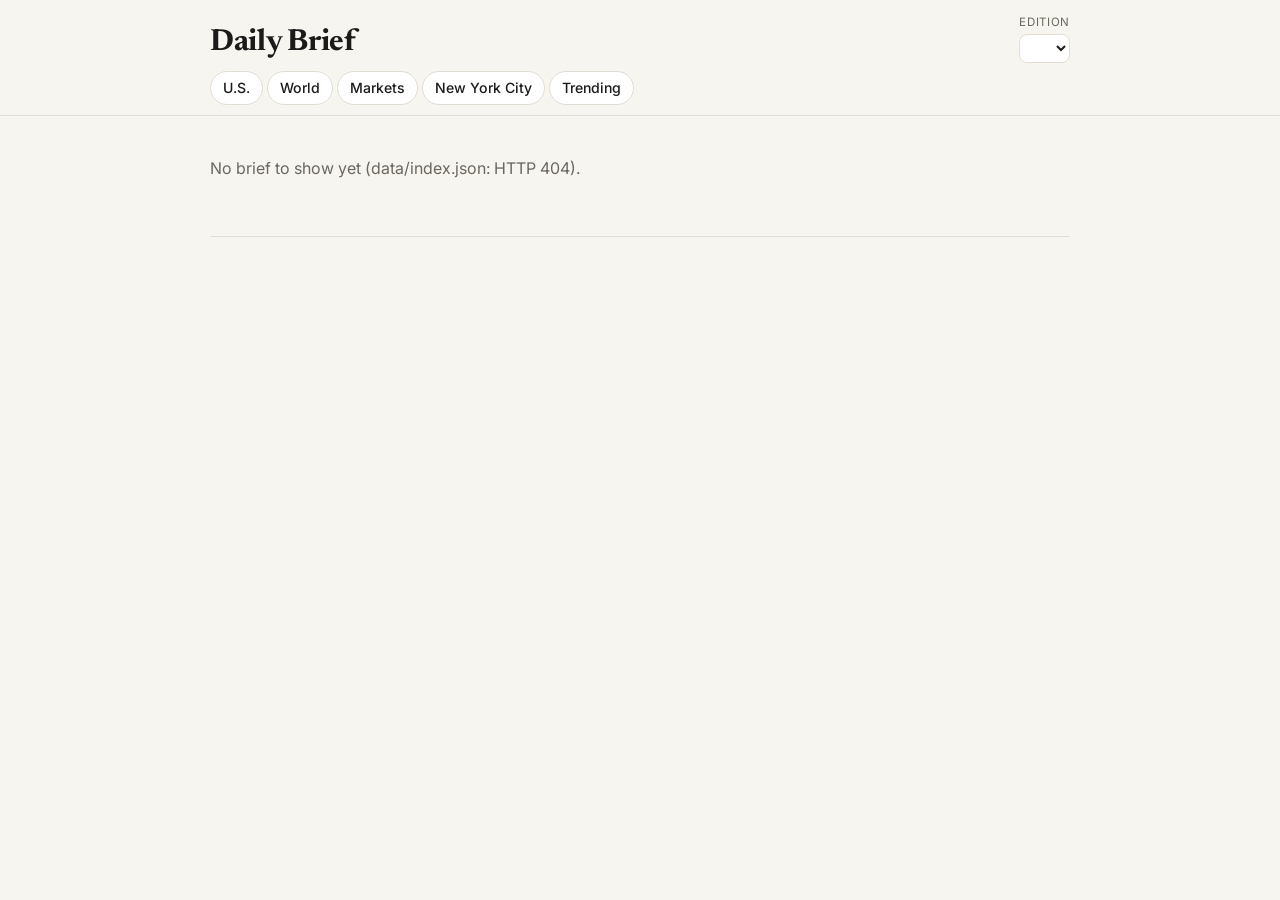
==== docs/index.html @ 1fa323d9 "Daily brief: ingest, clustering, build and site Co-Authored-By: Claude Opus 5.5 <noreply@anthropic.c" ====
<!doctype html>
<html lang="en">
<head>
  <meta charset="utf-8">
  <meta name="viewport" content="width=device-width, initial-scale=1">
  <meta name="robots" content="noindex, nofollow">
  <meta name="description" content="A personal daily news brief: what outlets agree on, where they differ, and what they left out.">
  <title>Daily Brief</title>
  <link rel="preconnect" href="https://fonts.googleapis.com">
  <link rel="preconnect" href="https://fonts.gstatic.com" crossorigin>
  <link rel="stylesheet" href="https://fonts.googleapis.com/css2?family=Inter:wght@400;500;600&family=Newsreader:opsz,wght@6..72,400;6..72,600;6..72,700&display=swap">
  <link rel="stylesheet" href="styles.css">
</head>
<body>
  <header class="masthead">
    <div class="wrap masthead-row">
      <div>
        <h1 class="brand">Daily Brief</h1>
        <p class="dateline" id="dateline"></p>
      </div>
      <label class="edition">
        <span>Edition</span>
        <select id="edition" aria-label="Choose an edition"></select>
      </label>
    </div>
    <nav class="section-nav" aria-label="Sections">
      <div class="wrap" id="section-nav"></div>
    </nav>
  </header>
  <main class="wrap" id="app">
    <p class="status">Loading the brief…</p>
  </main>
  <footer class="wrap footer" id="footer"></footer>
  <script type="module" src="app.js"></script>
</body>
</html>
---- docs/styles.css ----
:root {
  --bg: #f7f5f0;
  --surface: #ffffff;
  --surface-2: #f0ede6;
  --text: #1c1b19;
  --muted: #6b675f;
  --border: #e2ddd2;
  --accent: #8a3b12;
  --up: #1f7a4d;
  --down: #b3261e;
  --lean-left: #2b5fb8;
  --lean-lean_left: #6f93d6;
  --lean-center: #8c8577;
  --lean-lean_right: #d77a6b;
  --lean-right: #b8352b;
  --lean-unrated: #b9b2a3;
  --radius: 10px;
  --shadow: 0 1px 2px rgb(0 0 0 / 0.04), 0 2px 8px rgb(0 0 0 / 0.04);
  --serif: "Newsreader", Georgia, "Times New Roman", serif;
  --sans: "Inter", system-ui, -apple-system, "Segoe UI", sans-serif;
  color-scheme: light;
}

@media (prefers-color-scheme: dark) {
  :root:not([data-theme="light"]) {
    --bg: #141412;
    --surface: #1d1c1a;
    --surface-2: #262522;
    --text: #ece9e2;
    --muted: #a39e93;
    --border: #34322e;
    --accent: #e39a6b;
    --up: #4cc38a;
    --down: #f2726a;
    --lean-left: #6d9bf0;
    --lean-lean_left: #9bb8ee;
    --lean-center: #a8a194;
    --lean-lean_right: #eba194;
    --lean-right: #f07468;
    --lean-unrated: #6f6a60;
    --shadow: none;
    color-scheme: dark;
  }
}

:root[data-theme="dark"] {
  --bg: #141412;
  --surface: #1d1c1a;
  --surface-2: #262522;
  --text: #ece9e2;
  --muted: #a39e93;
  --border: #34322e;
  --accent: #e39a6b;
  --up: #4cc38a;
  --down: #f2726a;
  --shadow: none;
  color-scheme: dark;
}

* { box-sizing: border-box; }

html { scroll-padding-top: 7.5rem; }

body {
  margin: 0;
  background: var(--bg);
  color: var(--text);
  font: 16px/1.55 var(--sans);
  -webkit-font-smoothing: antialiased;
}

a { color: inherit; text-decoration-color: color-mix(in srgb, currentColor 35%, transparent); text-underline-offset: 2px; }
a:hover { color: var(--accent); }

.wrap { width: min(100% - 32px, 860px); margin-inline: auto; }

/* --- masthead ------------------------------------------------------------ */

.masthead {
  position: sticky;
  top: 0;
  z-index: 10;
  background: color-mix(in srgb, var(--bg) 92%, transparent);
  backdrop-filter: blur(8px);
  border-bottom: 1px solid var(--border);
}

.masthead-row { display: flex; align-items: end; justify-content: space-between; gap: 16px; padding-top: 14px; }
.brand { font: 700 1.9rem/1 var(--serif); margin: 0; letter-spacing: -0.01em; }
.dateline { margin: 4px 0 0; color: var(--muted); font-size: 0.85rem; }

.edition { display: flex; flex-direction: column; gap: 2px; font-size: 0.72rem; color: var(--muted); text-transform: uppercase; letter-spacing: 0.06em; }
.edition select {
  font: 500 0.9rem var(--sans);
  color: var(--text);
  background: var(--surface);
  border: 1px solid var(--border);
  border-radius: 8px;
  padding: 4px 8px;
}

.section-nav .wrap { display: flex; gap: 4px; overflow-x: auto; padding: 8px 0 10px; scrollbar-width: none; }
.section-nav a {
  flex: none;
  text-decoration: none;
  font-size: 0.88rem;
  font-weight: 500;
  padding: 5px 12px;
  border-radius: 999px;
  border: 1px solid var(--border);
  background: var(--surface);
}
.section-nav a:hover { border-color: var(--accent); }

/* --- overview ------------------------------------------------------------ */

.overview { margin: 28px 0 8px; }
.overview p { font: 400 1.25rem/1.5 var(--serif); margin: 0; }
.status { color: var(--muted); margin: 40px 0; }

/* --- sections ------------------------------------------------------------ */

.section { margin-top: 40px; }
.section-title {
  font: 600 0.78rem var(--sans);
  text-transform: uppercase;
  letter-spacing: 0.1em;
  color: var(--accent);
  border-bottom: 2px solid var(--text);
  padding-bottom: 6px;
  margin: 0 0 16px;
}
.section-empty { color: var(--muted); font-style: italic; }
.subhead { font: 600 1.05rem var(--serif); margin: 26px 0 10px; }

/* --- story card ---------------------------------------------------------- */

.story {
  background: var(--surface);
  border: 1px solid var(--border);
  border-radius: var(--radius);
  box-shadow: var(--shadow);
  padding: 18px 20px;
  margin-bottom: 16px;
}
.story-meta { display: flex; flex-wrap: wrap; align-items: center; gap: 8px 12px; font-size: 0.78rem; color: var(--muted); }
.tag { font-weight: 600; text-transform: uppercase; letter-spacing: 0.06em; color: var(--accent); }
.story h3 { font: 600 1.4rem/1.25 var(--serif); margin: 8px 0 6px; }
.story .summary { margin: 0 0 12px; }

.spectrum { display: inline-flex; align-items: center; gap: 6px; }
.spectrum-bar { display: inline-flex; width: 96px; height: 6px; border-radius: 3px; overflow: hidden; background: var(--surface-2); }
.spectrum-bar span { display: block; height: 100%; }
.spectrum-bar .left { background: var(--lean-left); }
.spectrum-bar .center { background: var(--lean-center); }
.spectrum-bar .right { background: var(--lean-right); }
.spectrum-bar .unrated { background: var(--lean-unrated); }

.label { font: 600 0.72rem var(--sans); text-transform: uppercase; letter-spacing: 0.08em; color: var(--muted); margin: 14px 0 6px; }

.facts { list-style: none; margin: 0; padding: 0; }
.facts li { padding: 6px 0 6px 16px; position: relative; border-top: 1px dashed var(--border); }
.facts li:first-child { border-top: 0; }
.facts li::before { content: ""; position: absolute; left: 2px; top: 15px; width: 6px; height: 6px; border-radius: 50%; background: var(--text); }

.chips { display: inline-flex; flex-wrap: wrap; gap: 4px; margin-left: 6px; vertical-align: 1px; }
.chip {
  display: inline-flex;
  align-items: center;
  gap: 4px;
  font-size: 0.7rem;
  font-weight: 500;
  line-height: 1;
  padding: 3px 6px;
  border-radius: 4px;
  background: var(--surface-2);
  color: var(--muted);
  text-decoration: none;
  white-space: nowrap;
}
.chip:hover { color: var(--text); }
.dot { width: 7px; height: 7px; border-radius: 50%; flex: none; background: var(--lean-unrated); }
.dot.left { background: var(--lean-left); }
.dot.lean_left { background: var(--lean-lean_left); }
.dot.center { background: var(--lean-center); }
.dot.lean_right { background: var(--lean-lean_right); }
.dot.right { background: var(--lean-right); }

.badge { font-size: 0.68rem; font-weight: 600; padding: 2px 6px; border-radius: 4px; margin-left: 4px; white-space: nowrap; }
.badge.solid { color: var(--up); background: color-mix(in srgb, var(--up) 12%, transparent); }
.badge.thin { color: var(--down); background: color-mix(in srgb, var(--down) 10%, transparent); }

.why { margin: 12px 0 0; padding: 10px 12px; background: var(--surface-2); border-radius: 8px; font-size: 0.95rem; }
.why strong { font-weight: 600; }

details.deeper { margin-top: 12px; border-top: 1px solid var(--border); padding-top: 10px; }
details.deeper > summary { cursor: pointer; font-weight: 600; font-size: 0.9rem; color: var(--accent); list-style: none; }
details.deeper > summary::-webkit-details-marker { display: none; }
details.deeper > summary::after { content: " ↓"; }
details.deeper[open] > summary::after { content: " ↑"; }
.deeper p { margin: 0 0 8px; }

.dispute { margin-bottom: 10px; }
.dispute-topic { font-weight: 600; margin-bottom: 4px; }
.position { padding-left: 12px; border-left: 3px solid var(--border); margin: 4px 0; }

.framing-row { display: grid; grid-template-columns: 112px 1fr; gap: 4px 12px; padding: 8px 0; border-top: 1px dashed var(--border); }
.framing-row:first-of-type { border-top: 0; }
.framing-outlet { display: flex; align-items: center; gap: 6px; font-size: 0.8rem; font-weight: 600; }
.framing-headline { font: 500 1rem/1.35 var(--serif); }
.framing-note { grid-column: 2; font-size: 0.85rem; color: var(--muted); }

.omission { margin-bottom: 8px; }
.omission-missing { font-size: 0.82rem; color: var(--muted); }

.sources { list-style: none; margin: 0; padding: 0; }
.sources li { display: grid; grid-template-columns: 14px 1fr; gap: 2px 8px; padding: 8px 0; border-top: 1px dashed var(--border); }
.sources li:first-child { border-top: 0; }
.sources .dot { margin-top: 8px; }
.source-outlet { font-size: 0.78rem; font-weight: 600; color: var(--muted); }
.source-flag { font-weight: 500; margin-left: 6px; }
.source-title { font: 500 0.98rem/1.35 var(--serif); }
.source-takeaway { grid-column: 2; font-size: 0.86rem; color: var(--muted); }

/* --- markets -------------------------------------------------------------- */

.markets-summary { font: 400 1.08rem/1.55 var(--serif); margin: 0 0 16px; }
.quote-group { margin-bottom: 14px; }
.quote-group h4 { font: 600 0.72rem var(--sans); text-transform: uppercase; letter-spacing: 0.08em; color: var(--muted); margin: 0 0 6px; }
.quotes { display: grid; grid-template-columns: repeat(auto-fill, minmax(190px, 1fr)); gap: 8px; }
details.quote { background: var(--surface); border: 1px solid var(--border); border-radius: 8px; padding: 10px 12px; }
details.quote > summary { list-style: none; cursor: pointer; }
details.quote > summary::-webkit-details-marker { display: none; }
.quote-name { font-size: 0.8rem; color: var(--muted); }
.quote-value { font: 600 1.15rem var(--sans); font-variant-numeric: tabular-nums; }
.quote-changes { display: flex; gap: 10px; font-size: 0.78rem; font-variant-numeric: tabular-nums; }
.quote-changes .up { color: var(--up); }
.quote-changes .down { color: var(--down); }
.quote-changes .flat { color: var(--muted); }
.quote-blurb { font-size: 0.8rem; color: var(--muted); margin: 8px 0 0; }
.quote-asof { font-size: 0.7rem; color: var(--muted); }

.movers { list-style: none; padding: 0; margin: 0; }
.movers li { padding: 6px 0; border-top: 1px dashed var(--border); }
.movers li:first-child { border-top: 0; }

.concept { background: var(--surface); border: 1px solid var(--border); border-left: 4px solid var(--accent); border-radius: 8px; padding: 12px 16px; }
.concept h4 { margin: 0 0 4px; font: 600 1.05rem var(--serif); }
.concept p { margin: 0; }

.watch { margin: 0; padding-left: 18px; }

/* --- trending ------------------------------------------------------------- */

.trend-notes { list-style: none; padding: 0; margin: 0; }
.trend-notes li { padding: 10px 0; border-top: 1px dashed var(--border); }
.trend-notes li:first-child { border-top: 0; }
.signal { font-size: 0.68rem; font-weight: 600; text-transform: uppercase; letter-spacing: 0.06em; color: var(--muted); margin-right: 6px; }
.trend-title { font-weight: 600; }
.signal-list { columns: 2 240px; gap: 24px; padding-left: 18px; margin: 6px 0 14px; font-size: 0.9rem; }
.signal-list li { break-inside: avoid; margin-bottom: 4px; }
.signal-detail { color: var(--muted); font-size: 0.8rem; }

/* --- footer --------------------------------------------------------------- */

.footer { margin-top: 56px; padding: 20px 0 48px; border-top: 1px solid var(--border); color: var(--muted); font-size: 0.85rem; }
.footer h2 { font: 600 1rem var(--serif); color: var(--text); margin: 0 0 6px; }
.legend { display: flex; flex-wrap: wrap; gap: 6px 14px; margin: 10px 0; }
.legend span { display: inline-flex; align-items: center; gap: 6px; }

@media (max-width: 560px) {
  .brand { font-size: 1.55rem; }
  .story { padding: 16px; }
  .story h3 { font-size: 1.25rem; }
  .framing-row { grid-template-columns: 1fr; }
  .framing-note { grid-column: 1; }
  .quotes { grid-template-columns: repeat(2, minmax(0, 1fr)); }
}
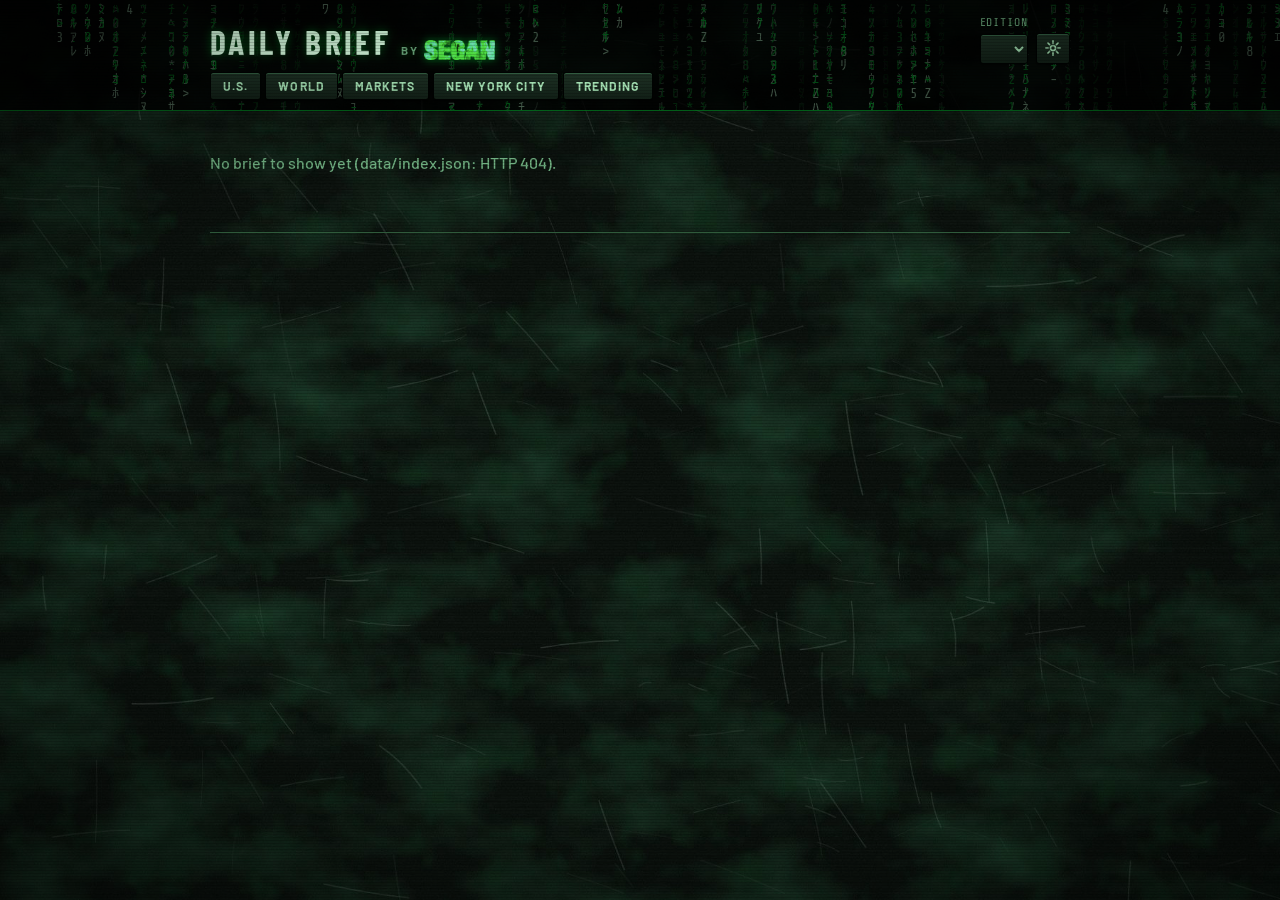
==== commit 959bec99: "Skins: Matrix (default), Cold Steel and Paper, with a grit toggle Steel structure, palette and textu" ====
--- a/docs/index.html
+++ b/docs/index.html
@@ -6,22 +6,39 @@
   <meta name="robots" content="noindex, nofollow">
   <meta name="description" content="A personal daily news brief: what outlets agree on, where they differ, and what they left out.">
   <title>Daily Brief</title>
+  <script src="skin.js"></script>
   <link rel="preconnect" href="https://fonts.googleapis.com">
   <link rel="preconnect" href="https://fonts.gstatic.com" crossorigin>
-  <link rel="stylesheet" href="https://fonts.googleapis.com/css2?family=Inter:wght@400;500;600&family=Newsreader:opsz,wght@6..72,400;6..72,600;6..72,700&display=swap">
+  <link rel="stylesheet" href="https://fonts.googleapis.com/css2?family=Barlow:wght@500;600;700&family=Barlow+Condensed:wght@600;700&family=Inter:wght@400;500;600&family=Newsreader:opsz,wght@6..72,400;6..72,600;6..72,700&family=Share+Tech+Mono&display=swap">
   <link rel="stylesheet" href="styles.css">
+  <link rel="stylesheet" href="steel.css">
 </head>
 <body>
   <header class="masthead">
+    <canvas class="rain" id="rain" aria-hidden="true"></canvas>
     <div class="wrap masthead-row">
       <div>
-        <h1 class="brand">Daily Brief</h1>
+        <h1 class="brand">
+          <span class="wordmark">Daily Brief</span>
+          <span class="byline">by
+            <img class="signature on-dark" src="assets/Signature.png" alt="Segan" width="311" height="88">
+            <img class="signature on-light" src="assets/SignatureDark.png" alt="Segan" width="311" height="88">
+          </span>
+        </h1>
         <p class="dateline" id="dateline"></p>
       </div>
-      <label class="edition">
-        <span>Edition</span>
-        <select id="edition" aria-label="Choose an edition"></select>
-      </label>
+      <div class="controls">
+        <label class="edition">
+          <span>Edition</span>
+          <select id="edition" aria-label="Choose an edition"></select>
+        </label>
+        <details class="settings" id="settings">
+          <summary aria-label="Display settings" title="Display settings">
+            <svg viewBox="0 0 24 24" width="18" height="18" aria-hidden="true"><g fill="none" stroke="currentColor" stroke-width="2.2" stroke-linecap="round"><circle cx="12" cy="12" r="3.4"/><path d="M12 2.5v3M12 18.5v3M2.5 12h3M18.5 12h3M5.3 5.3l2.1 2.1M16.6 16.6l2.1 2.1M5.3 18.7l2.1-2.1M16.6 7.4l2.1-2.1"/></g></svg>
+          </summary>
+          <form class="settings-panel" id="settings-panel"></form>
+        </details>
+      </div>
     </div>
     <nav class="section-nav" aria-label="Sections">
       <div class="wrap" id="section-nav"></div>
--- a/docs/styles.css
+++ b/docs/styles.css
@@ -18,11 +18,15 @@
   --shadow: 0 1px 2px rgb(0 0 0 / 0.04), 0 2px 8px rgb(0 0 0 / 0.04);
   --serif: "Newsreader", Georgia, "Times New Roman", serif;
   --sans: "Inter", system-ui, -apple-system, "Segoe UI", sans-serif;
+  --signature-light: inline;
+  --signature-dark: none;
   color-scheme: light;
 }
 
+/* Paper follows the system's light or dark setting; the steel skins (steel.css)
+   are always dark. */
 @media (prefers-color-scheme: dark) {
-  :root:not([data-theme="light"]) {
+  :root:not([data-kit="steel"]) {
     --bg: #141412;
     --surface: #1d1c1a;
     --surface-2: #262522;
@@ -39,22 +43,10 @@
     --lean-right: #f07468;
     --lean-unrated: #6f6a60;
     --shadow: none;
+    --signature-light: none;
+    --signature-dark: inline;
     color-scheme: dark;
   }
-}
-
-:root[data-theme="dark"] {
-  --bg: #141412;
-  --surface: #1d1c1a;
-  --surface-2: #262522;
-  --text: #ece9e2;
-  --muted: #a39e93;
-  --border: #34322e;
-  --accent: #e39a6b;
-  --up: #4cc38a;
-  --down: #f2726a;
-  --shadow: none;
-  color-scheme: dark;
 }
 
 * { box-sizing: border-box; }
@@ -85,8 +77,15 @@
   border-bottom: 1px solid var(--border);
 }
 
-.masthead-row { display: flex; align-items: end; justify-content: space-between; gap: 16px; padding-top: 14px; }
-.brand { font: 700 1.9rem/1 var(--serif); margin: 0; letter-spacing: -0.01em; }
+.rain { display: none; }
+
+.masthead-row { position: relative; display: flex; align-items: end; justify-content: space-between; gap: 16px; padding-top: 14px; }
+.brand { display: flex; flex-wrap: wrap; align-items: baseline; gap: 0 10px; font: 700 1.9rem/1 var(--serif); margin: 0; letter-spacing: -0.01em; }
+.byline { display: inline-flex; align-items: center; gap: 6px; font: 500 0.8rem var(--sans); color: var(--muted); letter-spacing: 0.04em; }
+.signature { height: 18px; width: auto; }
+.signature.on-light { display: var(--signature-light); }
+.signature.on-dark { display: var(--signature-dark); }
+.controls { display: flex; align-items: end; gap: 8px; }
 .dateline { margin: 4px 0 0; color: var(--muted); font-size: 0.85rem; }
 
 .edition { display: flex; flex-direction: column; gap: 2px; font-size: 0.72rem; color: var(--muted); text-transform: uppercase; letter-spacing: 0.06em; }
@@ -98,6 +97,54 @@
   border-radius: 8px;
   padding: 4px 8px;
 }
+
+/* --- settings menu ------------------------------------------------------- */
+
+.settings { position: relative; }
+.settings > summary {
+  list-style: none;
+  cursor: pointer;
+  display: grid;
+  place-items: center;
+  width: 34px;
+  height: 31px;
+  border: 1px solid var(--border);
+  border-radius: 8px;
+  background: var(--surface);
+  color: var(--muted);
+}
+.settings > summary::-webkit-details-marker { display: none; }
+.settings > summary:hover, .settings[open] > summary { color: var(--text); border-color: var(--accent); }
+.settings-panel {
+  position: absolute;
+  right: 0;
+  top: calc(100% + 8px);
+  z-index: 20;
+  width: min(330px, calc(100vw - 32px));
+  padding: 14px;
+  background: var(--surface);
+  border: 1px solid var(--border);
+  border-radius: var(--radius);
+  box-shadow: 0 8px 24px rgb(0 0 0 / 0.18);
+}
+.segmented { border: 0; margin: 0 0 12px; padding: 0; display: flex; flex-wrap: wrap; gap: 4px; }
+.segmented legend { width: 100%; padding: 0; margin-bottom: 6px; font: 600 0.72rem var(--sans); text-transform: uppercase; letter-spacing: 0.08em; color: var(--muted); }
+.segment { flex: 1; }
+.segment input { position: absolute; opacity: 0; pointer-events: none; }
+.segment span {
+  display: block;
+  text-align: center;
+  padding: 6px 8px;
+  font-size: 0.85rem;
+  font-weight: 500;
+  border: 1px solid var(--border);
+  border-radius: 6px;
+  cursor: pointer;
+}
+.segment input:checked + span { background: var(--text); color: var(--bg); border-color: var(--text); }
+.segment input:focus-visible + span { outline: 2px solid var(--accent); outline-offset: 2px; }
+.toggle { display: flex; align-items: center; gap: 8px; font-size: 0.85rem; cursor: pointer; }
+.toggle input { width: 16px; height: 16px; accent-color: var(--accent); }
 
 .section-nav .wrap { display: flex; gap: 4px; overflow-x: auto; padding: 8px 0 10px; scrollbar-width: none; }
 .section-nav a {
@@ -116,6 +163,7 @@
 
 .overview { margin: 28px 0 8px; }
 .overview p { font: 400 1.25rem/1.5 var(--serif); margin: 0; }
+.prompt { display: none; }
 .status { color: var(--muted); margin: 40px 0; }
 
 /* --- sections ------------------------------------------------------------ */
@@ -130,6 +178,7 @@
   padding-bottom: 6px;
   margin: 0 0 16px;
 }
+.section-title .plate { display: inline; }
 .section-empty { color: var(--muted); font-style: italic; }
 .subhead { font: 600 1.05rem var(--serif); margin: 26px 0 10px; }
 
@@ -270,6 +319,9 @@
 
 @media (max-width: 560px) {
   .brand { font-size: 1.55rem; }
+  .edition > span { display: none; }
+  .dateline { font-size: 0.75rem; }
+  .signature { height: 15px; }
   .story { padding: 16px; }
   .story h3 { font-size: 1.25rem; }
   .framing-row { grid-template-columns: 1fr; }
--- a/docs/steel.css
+++ b/docs/steel.css
@@ -0,0 +1,386 @@
+/* Steel skins, after the plug-ins' Cold Steel (music-plugins shared/ui/Skin.cpp,
+   SteelKit.cpp): blasted steel chassis, chamfered bolted modules, stamped
+   plates, recessed display wells, Barlow in capitals for anything that labels.
+
+   data-kit="steel" sets the structure; data-skin picks the palette:
+     steel   Cold Steel's own blue-black and silver
+     matrix  the same steel under a green phosphor monitor, plus code rain
+   data-grit="off" drops the textures, scuffs, scanlines and rain. */
+
+/* --- palettes ------------------------------------------------------------- */
+
+:root[data-skin="steel"] {
+  --bg: #13171e;
+  --surface: #2b323e;
+  --surface-2: #36404f;
+  --text: #e9edf2;
+  --text-2: #bac3ce;
+  --muted: #93a0b0;
+  --label: #93a0b0;
+  --border: #222833;
+  --border-strong: #5b6678;
+  --accent: #70a6dc;
+  --accent-top: #8ac0f6;
+  --accent-bottom: #4a80b6;
+  --on-accent: #ffffff;
+  --glow: #bfe0ff;
+  --readout: #bfe0ff;
+  --up: #80c692;
+  --down: #e2646a;
+  --warn: #b096ec;
+  --field: #0a0d12;
+  --bevel-light: #7d8899;
+  --bevel-dark: #07090c;
+  --control-top: #424c5c;
+  --control-bottom: #2f3744;
+  --plate: #1a1f27;
+  --plate-edge: #3c4554;
+  --plate-ink: #9aa6b6;
+  --face-top: rgb(58 67 82 / 0.42);
+  --face-mid: rgb(50 58 71 / 0.36);
+  --face-bottom: rgb(42 49 60 / 0.46);
+  --topbar: rgb(11 14 19 / 0.72);
+  --topbar-line: rgb(58 67 82 / 0.8);
+  --headline-glow: none;
+  --lean-left: #6fa8f0;
+  --lean-lean_left: #a3c6f2;
+  --lean-center: #93a0b0;
+  --lean-lean_right: #efa3a6;
+  --lean-right: #e2646a;
+  --lean-unrated: #5e6876;
+  --chassis-image: url("assets/textures/steel-chassis.jpg");
+  --panel-image: url("assets/textures/steel-panel.jpg");
+  --bolt-image: url("assets/bolt-steel.svg");
+  --scuff-image: url("assets/scuffs-steel.svg");
+}
+
+:root[data-skin="matrix"] {
+  --bg: #050806;
+  --surface: #152018;
+  --surface-2: #1c2b20;
+  --text: #d9ffe2;
+  --text-2: #a6e3b5;
+  --muted: #6fae80;
+  --label: #3ddc6a;
+  --border: #13241a;
+  --border-strong: #2f5a3b;
+  --accent: #00ff41;
+  --accent-top: #6bff8f;
+  --accent-bottom: #00b330;
+  --on-accent: #011b08;
+  --glow: #b6ffc8;
+  --readout: #00ff41;
+  --up: #00ff41;
+  --down: #ff4d5e;
+  --warn: #e6ff4f;
+  --field: #020603;
+  --bevel-light: #3e7350;
+  --bevel-dark: #010302;
+  --control-top: #1f3326;
+  --control-bottom: #122017;
+  --plate: #0b140e;
+  --plate-edge: #24452e;
+  --plate-ink: #7fe39a;
+  --face-top: rgb(36 58 43 / 0.46);
+  --face-mid: rgb(22 36 27 / 0.36);
+  --face-bottom: rgb(12 22 15 / 0.5);
+  --topbar: rgb(0 0 0 / 0.72);
+  --topbar-line: rgb(0 255 65 / 0.35);
+  --headline-glow: 0 0 10px rgb(0 255 65 / 0.35);
+  --lean-left: #39b8ff;
+  --lean-lean_left: #8ad4ff;
+  --lean-center: #8fb59a;
+  --lean-lean_right: #ff9c94;
+  --lean-right: #ff4d5e;
+  --lean-unrated: #3f5e48;
+  --chassis-image: url("assets/textures/matrix-chassis.jpg");
+  --panel-image: url("assets/textures/matrix-panel.jpg");
+  --bolt-image: url("assets/bolt-matrix.svg");
+  --scuff-image: url("assets/scuffs-matrix.svg");
+}
+
+/* --- structure shared by the steel skins ---------------------------------- */
+
+[data-kit="steel"] {
+  --serif: "Barlow Condensed", "Arial Narrow", sans-serif;
+  --sans: "Barlow", system-ui, sans-serif;
+  --mono: "Share Tech Mono", ui-monospace, "SF Mono", Menlo, monospace;
+  --radius: 3px;
+  --chamfer: 12px;
+  --grime: 0.32;
+  --shadow: none;
+  --signature-light: none;
+  --signature-dark: inline;
+  color-scheme: dark;
+  scrollbar-color: var(--border-strong) var(--bg);
+}
+[data-kit="steel"][data-grit="off"] {
+  --chassis-image: none;
+  --panel-image: none;
+  --scuff-image: none;
+  --grime: 0.2;
+}
+
+[data-kit="steel"] body { font-weight: 500; }
+[data-kit="steel"] body::before {
+  content: "";
+  position: fixed;
+  inset: 0;
+  z-index: -1;
+  background: var(--bg) var(--chassis-image) center / cover no-repeat;
+}
+[data-kit="steel"] ::selection { background: var(--accent); color: var(--on-accent); }
+
+/* Masthead: a dark bar over the chassis, like the plug-ins' top bar. */
+[data-kit="steel"] .masthead { background: var(--topbar); backdrop-filter: none; border-bottom: 1px solid var(--topbar-line); }
+[data-kit="steel"] .section-nav { position: relative; }
+[data-kit="steel"] .brand { font: 700 2.1rem/1 var(--serif); text-transform: uppercase; letter-spacing: 0.1em; text-shadow: var(--headline-glow); }
+[data-kit="steel"] .byline { font: 700 0.72rem var(--sans); text-transform: uppercase; letter-spacing: 0.14em; color: var(--muted); }
+[data-kit="steel"] .signature { height: 20px; }
+[data-kit="steel"] .dateline, [data-kit="steel"] .edition > span {
+  font-family: var(--mono);
+  text-transform: uppercase;
+  letter-spacing: 0.08em;
+  color: var(--muted);
+}
+
+/* Raised steel controls: nav, edition picker, gear, "go deeper". */
+[data-kit="steel"] :is(.section-nav a, .edition select, .settings > summary, details.deeper > summary) {
+  background: linear-gradient(var(--control-top), var(--control-bottom));
+  border: 1px solid var(--bevel-dark);
+  border-radius: 3px;
+  box-shadow: inset 0 1px 0 color-mix(in srgb, var(--bevel-light) 70%, transparent), 0 1px 2px rgb(0 0 0 / 0.5);
+  color: var(--text-2);
+  font: 700 0.76rem var(--sans);
+  text-transform: uppercase;
+  letter-spacing: 0.09em;
+}
+[data-kit="steel"] :is(.section-nav a, .settings > summary, details.deeper > summary):hover,
+[data-kit="steel"] .settings[open] > summary {
+  color: var(--accent);
+  border-color: var(--bevel-dark);
+  text-shadow: 0 0 8px color-mix(in srgb, var(--glow) 60%, transparent);
+}
+[data-kit="steel"] .section-nav a { padding: 6px 12px; }
+[data-kit="steel"] .edition select { padding: 6px 8px; }
+[data-kit="steel"] details.deeper > summary { display: inline-flex; gap: 6px; padding: 7px 12px; }
+
+/* Section titles: stamped plates with a seam running off to the right. */
+[data-kit="steel"] .section-title {
+  display: flex;
+  align-items: center;
+  gap: 12px;
+  border: 0;
+  padding: 0;
+  margin-bottom: 18px;
+}
+[data-kit="steel"] .section-title::after { content: ""; flex: 1; height: 1px; background: var(--border-strong); opacity: 0.7; }
+[data-kit="steel"] .section-title .plate {
+  display: inline-block;
+  padding: 7px 14px 6px;
+  background: var(--plate);
+  border: 1px solid var(--plate-edge);
+  border-radius: 2px;
+  box-shadow: 0 1.5px 0 rgb(0 0 0 / 0.6);
+  font: 700 1.05rem/1 var(--serif);
+  letter-spacing: 0.16em;
+  color: var(--plate-ink);
+  text-shadow: 0 1px 0 rgb(0 0 0 / 0.8);
+}
+
+/* Modules: chamfered, bolted slate steel. ::before is the dark outline,
+   ::after the face (bolts, scuffs, grime, light, texture, base). */
+[data-kit="steel"] .module {
+  position: relative;
+  isolation: isolate;
+  background: none;
+  border: 0;
+  border-radius: 0;
+  box-shadow: none;
+  padding: 22px 24px 20px;
+  filter: drop-shadow(0 4px 6px rgb(0 0 0 / 0.55));
+}
+[data-kit="steel"] .module::before,
+[data-kit="steel"] .module::after {
+  content: "";
+  position: absolute;
+  z-index: -1;
+  clip-path: polygon(var(--chamfer) 0, 100% 0, 100% calc(100% - var(--chamfer)), calc(100% - var(--chamfer)) 100%, 0 100%, 0 var(--chamfer));
+}
+[data-kit="steel"] .module::before { inset: 0; background: var(--bevel-dark); }
+[data-kit="steel"] .module::after {
+  inset: 1px;
+  background:
+    var(--bolt-image) left 9px top 3px / 12px no-repeat,
+    var(--bolt-image) right 3px top 3px / 12px no-repeat,
+    var(--bolt-image) right 9px bottom 3px / 12px no-repeat,
+    var(--bolt-image) left 3px bottom 3px / 12px no-repeat,
+    var(--scuff-image) 0 0 / 420px 4px repeat-x,
+    linear-gradient(to bottom, transparent calc(100% - 40px), rgb(0 0 0 / var(--grime))),
+    linear-gradient(var(--face-top), var(--face-mid) 50%, var(--face-bottom)),
+    var(--panel-image) 0 0 / 256px 256px repeat,
+    var(--surface);
+  box-shadow: inset 0 1px 0 color-mix(in srgb, var(--bevel-light) 75%, transparent);
+}
+[data-kit="steel"] .concept.module { border-left: 0; }
+[data-kit="steel"] .concept.module::after {
+  background:
+    linear-gradient(to right, var(--accent) 0 3px, transparent 3px),
+    var(--bolt-image) right 3px top 3px / 12px no-repeat,
+    var(--bolt-image) right 9px bottom 3px / 12px no-repeat,
+    var(--scuff-image) 0 0 / 420px 4px repeat-x,
+    linear-gradient(var(--face-top), var(--face-mid) 50%, var(--face-bottom)),
+    var(--panel-image) 0 0 / 256px 256px repeat,
+    var(--surface);
+}
+
+/* Type inside modules. */
+[data-kit="steel"] .story h3 { font: 700 1.55rem/1.15 var(--serif); letter-spacing: 0.01em; color: var(--text); text-shadow: var(--headline-glow); }
+[data-kit="steel"] .story .summary, [data-kit="steel"] .deeper p { color: var(--text-2); }
+[data-kit="steel"] .tag { color: var(--accent); font-family: var(--mono); letter-spacing: 0.1em; }
+[data-kit="steel"] .story-meta { font-family: var(--mono); }
+[data-kit="steel"] .label { font: 700 0.7rem var(--sans); letter-spacing: 0.12em; color: var(--label); }
+[data-kit="steel"] :is(.facts li, .framing-row, .sources li, .movers li, .trend-notes li) { border-top-style: solid; }
+[data-kit="steel"] .facts li::before {
+  top: 14px;
+  width: 6px;
+  height: 6px;
+  border-radius: 1px;
+  background: var(--accent);
+  box-shadow: 0 0 6px var(--accent);
+}
+[data-kit="steel"] .framing-headline, [data-kit="steel"] .source-title { font: 600 1rem/1.35 var(--sans); color: var(--text); }
+[data-kit="steel"] .position { border-left-color: var(--border-strong); }
+
+/* Chips are small plates; lean dots are lit lamps. */
+[data-kit="steel"] .chip {
+  background: var(--plate);
+  border: 1px solid var(--plate-edge);
+  border-radius: 2px;
+  color: var(--text-2);
+  font: 700 0.64rem var(--sans);
+  text-transform: uppercase;
+  letter-spacing: 0.07em;
+}
+[data-kit="steel"] .chip:hover { color: var(--accent); }
+[data-kit="steel"] .dot.left { box-shadow: 0 0 5px var(--lean-left); }
+[data-kit="steel"] .dot.lean_left { box-shadow: 0 0 5px var(--lean-lean_left); }
+[data-kit="steel"] .dot.center { box-shadow: 0 0 4px var(--lean-center); }
+[data-kit="steel"] .dot.lean_right { box-shadow: 0 0 5px var(--lean-lean_right); }
+[data-kit="steel"] .dot.right { box-shadow: 0 0 5px var(--lean-right); }
+[data-kit="steel"] .badge { background: transparent; font: 400 0.68rem var(--mono); text-transform: uppercase; letter-spacing: 0.06em; border: 1px solid; }
+[data-kit="steel"] .badge.solid { color: var(--up); border-color: color-mix(in srgb, var(--up) 45%, transparent); }
+[data-kit="steel"] .badge.thin { color: var(--warn); border-color: color-mix(in srgb, var(--warn) 45%, transparent); }
+
+/* Wells: recessed glass displays for "why it matters" and market readouts. */
+[data-kit="steel"] :is(.why, details.quote) {
+  position: relative;
+  background: var(--field);
+  border: 1px solid var(--bevel-dark);
+  border-radius: 3px;
+  box-shadow: inset 0 2px 7px rgb(0 0 0 / 0.75), 0 1px 0 color-mix(in srgb, var(--bevel-light) 35%, transparent);
+}
+[data-kit="steel"] :is(.why, details.quote)::after {
+  content: "";
+  position: absolute;
+  inset: 0;
+  border-radius: inherit;
+  background: linear-gradient(135deg, rgb(255 255 255 / 0.06), transparent 38%);
+  pointer-events: none;
+}
+[data-kit="steel"] .why { color: var(--text-2); }
+[data-kit="steel"] .why strong { color: var(--accent); font-size: 0.76rem; text-transform: uppercase; letter-spacing: 0.1em; }
+[data-kit="steel"] .quote-name, [data-kit="steel"] .quote-group h4 { font: 700 0.68rem var(--sans); text-transform: uppercase; letter-spacing: 0.1em; color: var(--label); }
+[data-kit="steel"] .quote-value {
+  font: 400 1.45rem/1.2 var(--mono);
+  color: var(--readout);
+  text-shadow: 0 0 8px color-mix(in srgb, var(--readout) 55%, transparent);
+}
+[data-kit="steel"] .quote-changes, [data-kit="steel"] .quote-asof { font-family: var(--mono); }
+[data-kit="steel"] .markets-summary { font: 500 1.08rem/1.55 var(--sans); color: var(--text-2); }
+[data-kit="steel"] .subhead { font: 700 1.1rem var(--serif); text-transform: uppercase; letter-spacing: 0.1em; }
+[data-kit="steel"] .concept h4 { font: 700 1.2rem var(--serif); text-transform: uppercase; letter-spacing: 0.06em; color: var(--accent); }
+[data-kit="steel"] .watch li::marker { color: var(--accent); }
+
+/* Overview, trending, footer. */
+[data-kit="steel"] .overview p { font: 500 1.22rem/1.5 var(--sans); color: var(--text); }
+[data-kit="steel"] .signal { color: var(--accent); font-family: var(--mono); }
+[data-kit="steel"] .footer { border-top-color: var(--border-strong); }
+[data-kit="steel"] .footer h2 { font: 700 1rem var(--serif); text-transform: uppercase; letter-spacing: 0.14em; color: var(--plate-ink); }
+
+/* Settings panel: a raised steel plate with a lit segmented switch. */
+[data-kit="steel"] .settings-panel {
+  background: linear-gradient(var(--control-top), var(--control-bottom));
+  border: 1px solid var(--bevel-dark);
+  border-radius: 3px;
+  box-shadow: inset 0 1px 0 color-mix(in srgb, var(--bevel-light) 70%, transparent), 0 12px 28px rgb(0 0 0 / 0.65);
+}
+[data-kit="steel"] .segmented legend { font-family: var(--sans); font-weight: 700; color: var(--label); }
+[data-kit="steel"] .segment span {
+  background: var(--field);
+  border-color: var(--bevel-dark);
+  border-radius: 3px;
+  color: var(--text-2);
+  font: 700 0.74rem var(--sans);
+  text-transform: uppercase;
+  letter-spacing: 0.08em;
+}
+[data-kit="steel"] .segment input:checked + span {
+  background: linear-gradient(var(--accent-top), var(--accent-bottom));
+  color: var(--on-accent);
+  border-color: var(--bevel-dark);
+  box-shadow: 0 0 10px color-mix(in srgb, var(--accent) 45%, transparent);
+}
+[data-kit="steel"] .toggle { color: var(--text-2); font-weight: 600; }
+
+/* --- Matrix extras --------------------------------------------------------- */
+
+[data-skin="matrix"] .signature.on-dark {
+  filter: sepia(1) hue-rotate(68deg) saturate(3.4) brightness(0.95) drop-shadow(0 0 4px rgb(0 255 65 / 0.5));
+}
+[data-skin="matrix"] .rain {
+  display: block;
+  position: absolute;
+  inset: 0;
+  width: 100%;
+  height: 100%;
+  opacity: 0.32;
+  pointer-events: none;
+}
+[data-skin="matrix"] a:hover { color: var(--accent); text-shadow: 0 0 6px rgb(0 255 65 / 0.5); }
+[data-skin="matrix"] .prompt { display: inline; margin-right: 0.45em; font-family: var(--mono); color: var(--accent); }
+[data-skin="matrix"] .overview p::after {
+  content: "▍";
+  margin-left: 0.15em;
+  color: var(--accent);
+  text-shadow: 0 0 8px var(--accent);
+  animation: cursor-blink 1.1s steps(1) infinite;
+}
+
+/* CRT scanlines and a vignette over everything, under the pointer. */
+[data-skin="matrix"][data-grit="on"] body::after {
+  content: "";
+  position: fixed;
+  inset: 0;
+  z-index: 30;
+  pointer-events: none;
+  background:
+    radial-gradient(ellipse at center, transparent 55%, rgb(0 0 0 / 0.45)),
+    repeating-linear-gradient(to bottom, rgb(0 0 0 / 0.16) 0 1px, transparent 1px 3px);
+}
+
+@keyframes cursor-blink {
+  50% { opacity: 0; }
+}
+
+@media (prefers-reduced-motion: reduce) {
+  [data-skin="matrix"] .overview p::after { animation: none; }
+}
+
+@media (max-width: 560px) {
+  [data-kit="steel"] .brand { font-size: 1.55rem; }
+  [data-kit="steel"] .signature { height: 16px; }
+  [data-kit="steel"] .dateline { font-size: 0.68rem; letter-spacing: 0.04em; }
+  [data-kit="steel"] .module { padding: 20px 18px 18px; }
+  [data-kit="steel"] .story h3 { font-size: 1.35rem; }
+}
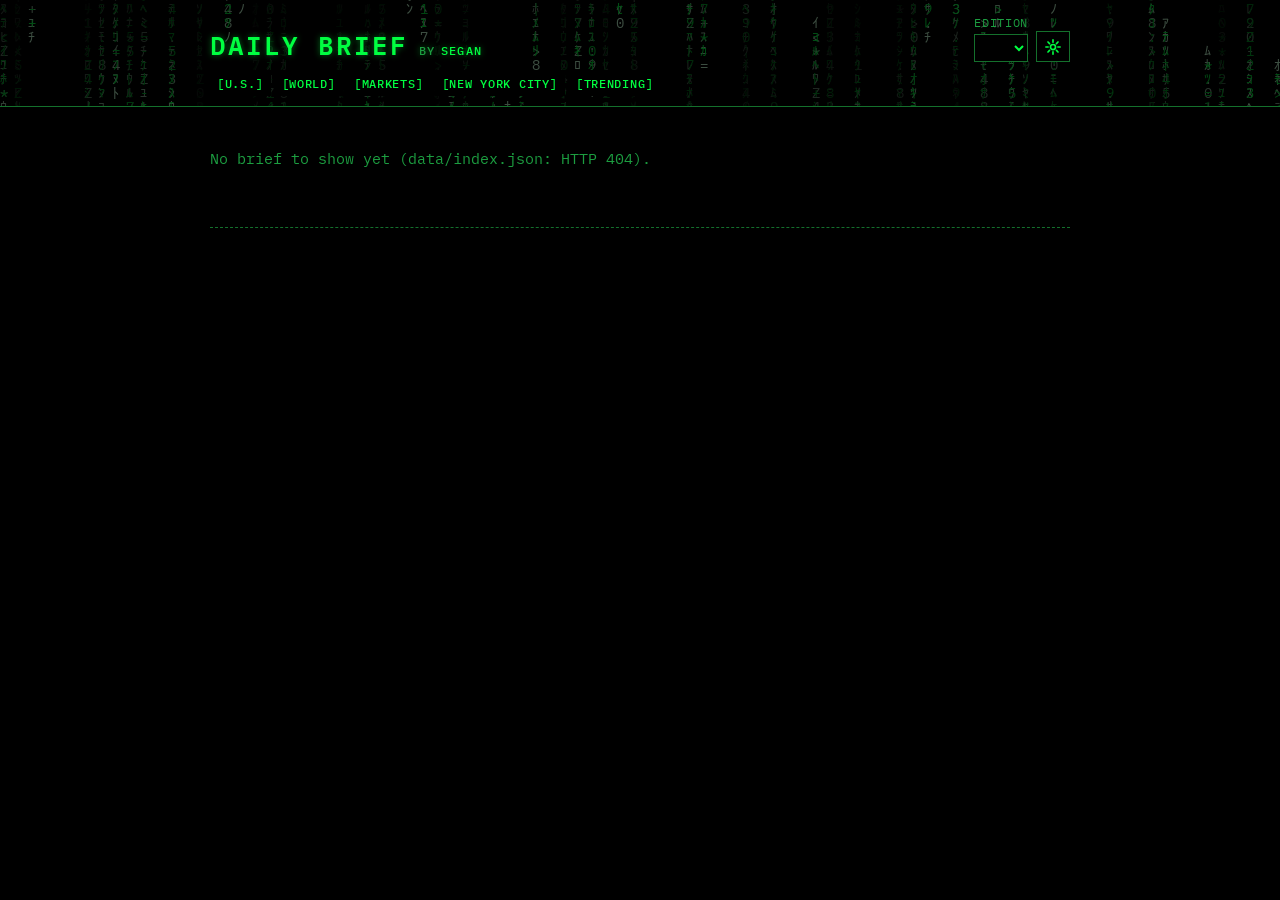
==== commit 198316d6: "Matrix skin: plain green-on-black terminal, rain that rises and falls Drops the Matrix steel texture" ====
--- a/docs/index.html
+++ b/docs/index.html
@@ -9,9 +9,10 @@
   <script src="skin.js"></script>
   <link rel="preconnect" href="https://fonts.googleapis.com">
   <link rel="preconnect" href="https://fonts.gstatic.com" crossorigin>
-  <link rel="stylesheet" href="https://fonts.googleapis.com/css2?family=Barlow:wght@500;600;700&family=Barlow+Condensed:wght@600;700&family=Inter:wght@400;500;600&family=Newsreader:opsz,wght@6..72,400;6..72,600;6..72,700&family=Share+Tech+Mono&display=swap">
+  <link rel="stylesheet" href="https://fonts.googleapis.com/css2?family=Barlow:wght@500;600;700&family=Barlow+Condensed:wght@600;700&family=IBM+Plex+Mono:wght@400;500;600&family=Inter:wght@400;500;600&family=Newsreader:opsz,wght@6..72,400;6..72,600;6..72,700&family=Share+Tech+Mono&display=swap">
   <link rel="stylesheet" href="styles.css">
   <link rel="stylesheet" href="steel.css">
+  <link rel="stylesheet" href="terminal.css">
 </head>
 <body>
   <header class="masthead">
@@ -23,6 +24,7 @@
           <span class="byline">by
             <img class="signature on-dark" src="assets/Signature.png" alt="Segan" width="311" height="88">
             <img class="signature on-light" src="assets/SignatureDark.png" alt="Segan" width="311" height="88">
+            <span class="byline-name">Segan</span>
           </span>
         </h1>
         <p class="dateline" id="dateline"></p>
--- a/docs/styles.css
+++ b/docs/styles.css
@@ -23,10 +23,10 @@
   color-scheme: light;
 }
 
-/* Paper follows the system's light or dark setting; the steel skins (steel.css)
-   are always dark. */
+/* Paper follows the system's light or dark setting; Matrix (terminal.css) and
+   Cold Steel (steel.css) are always dark. */
 @media (prefers-color-scheme: dark) {
-  :root:not([data-kit="steel"]) {
+  :root:is([data-kit="paper"], :not([data-kit])) {
     --bg: #141412;
     --surface: #1d1c1a;
     --surface-2: #262522;
@@ -85,6 +85,7 @@
 .signature { height: 18px; width: auto; }
 .signature.on-light { display: var(--signature-light); }
 .signature.on-dark { display: var(--signature-dark); }
+.byline-name { display: none; }
 .controls { display: flex; align-items: end; gap: 8px; }
 .dateline { margin: 4px 0 0; color: var(--muted); font-size: 0.85rem; }
 
@@ -144,6 +145,7 @@
 .segment input:checked + span { background: var(--text); color: var(--bg); border-color: var(--text); }
 .segment input:focus-visible + span { outline: 2px solid var(--accent); outline-offset: 2px; }
 .toggle { display: flex; align-items: center; gap: 8px; font-size: 0.85rem; cursor: pointer; }
+.toggle[hidden] { display: none; }
 .toggle input { width: 16px; height: 16px; accent-color: var(--accent); }
 
 .section-nav .wrap { display: flex; gap: 4px; overflow-x: auto; padding: 8px 0 10px; scrollbar-width: none; }
@@ -282,7 +284,8 @@
 details.quote > summary::-webkit-details-marker { display: none; }
 .quote-name { font-size: 0.8rem; color: var(--muted); }
 .quote-value { font: 600 1.15rem var(--sans); font-variant-numeric: tabular-nums; }
-.quote-changes { display: flex; gap: 10px; font-size: 0.78rem; font-variant-numeric: tabular-nums; }
+.quote-changes { display: flex; flex-wrap: wrap; gap: 2px 10px; font-size: 0.78rem; font-variant-numeric: tabular-nums; }
+.quote-changes span { white-space: nowrap; }
 .quote-changes .up { color: var(--up); }
 .quote-changes .down { color: var(--down); }
 .quote-changes .flat { color: var(--muted); }
--- a/docs/steel.css
+++ b/docs/steel.css
@@ -1,11 +1,8 @@
-/* Steel skins, after the plug-ins' Cold Steel (music-plugins shared/ui/Skin.cpp,
-   SteelKit.cpp): blasted steel chassis, chamfered bolted modules, stamped
-   plates, recessed display wells, Barlow in capitals for anything that labels.
-
-   data-kit="steel" sets the structure; data-skin picks the palette:
-     steel   Cold Steel's own blue-black and silver
-     matrix  the same steel under a green phosphor monitor, plus code rain
-   data-grit="off" drops the textures, scuffs, scanlines and rain. */
+/* Cold Steel, after the plug-ins' skin of the same name (music-plugins
+   shared/ui/Skin.cpp, SteelKit.cpp): blasted blue-black steel chassis,
+   chamfered bolted modules, stamped plates, recessed display wells, Barlow in
+   capitals for anything that labels. data-fx="off" drops the textures and
+   scuffs (the plug-ins' Grit setting). */
 
 /* --- palettes ------------------------------------------------------------- */
 
@@ -54,51 +51,6 @@
   --scuff-image: url("assets/scuffs-steel.svg");
 }
 
-:root[data-skin="matrix"] {
-  --bg: #050806;
-  --surface: #152018;
-  --surface-2: #1c2b20;
-  --text: #d9ffe2;
-  --text-2: #a6e3b5;
-  --muted: #6fae80;
-  --label: #3ddc6a;
-  --border: #13241a;
-  --border-strong: #2f5a3b;
-  --accent: #00ff41;
-  --accent-top: #6bff8f;
-  --accent-bottom: #00b330;
-  --on-accent: #011b08;
-  --glow: #b6ffc8;
-  --readout: #00ff41;
-  --up: #00ff41;
-  --down: #ff4d5e;
-  --warn: #e6ff4f;
-  --field: #020603;
-  --bevel-light: #3e7350;
-  --bevel-dark: #010302;
-  --control-top: #1f3326;
-  --control-bottom: #122017;
-  --plate: #0b140e;
-  --plate-edge: #24452e;
-  --plate-ink: #7fe39a;
-  --face-top: rgb(36 58 43 / 0.46);
-  --face-mid: rgb(22 36 27 / 0.36);
-  --face-bottom: rgb(12 22 15 / 0.5);
-  --topbar: rgb(0 0 0 / 0.72);
-  --topbar-line: rgb(0 255 65 / 0.35);
-  --headline-glow: 0 0 10px rgb(0 255 65 / 0.35);
-  --lean-left: #39b8ff;
-  --lean-lean_left: #8ad4ff;
-  --lean-center: #8fb59a;
-  --lean-lean_right: #ff9c94;
-  --lean-right: #ff4d5e;
-  --lean-unrated: #3f5e48;
-  --chassis-image: url("assets/textures/matrix-chassis.jpg");
-  --panel-image: url("assets/textures/matrix-panel.jpg");
-  --bolt-image: url("assets/bolt-matrix.svg");
-  --scuff-image: url("assets/scuffs-matrix.svg");
-}
-
 /* --- structure shared by the steel skins ---------------------------------- */
 
 [data-kit="steel"] {
@@ -114,7 +66,7 @@
   color-scheme: dark;
   scrollbar-color: var(--border-strong) var(--bg);
 }
-[data-kit="steel"][data-grit="off"] {
+[data-kit="steel"][data-fx="off"] {
   --chassis-image: none;
   --panel-image: none;
   --scuff-image: none;
@@ -333,50 +285,6 @@
 }
 [data-kit="steel"] .toggle { color: var(--text-2); font-weight: 600; }
 
-/* --- Matrix extras --------------------------------------------------------- */
-
-[data-skin="matrix"] .signature.on-dark {
-  filter: sepia(1) hue-rotate(68deg) saturate(3.4) brightness(0.95) drop-shadow(0 0 4px rgb(0 255 65 / 0.5));
-}
-[data-skin="matrix"] .rain {
-  display: block;
-  position: absolute;
-  inset: 0;
-  width: 100%;
-  height: 100%;
-  opacity: 0.32;
-  pointer-events: none;
-}
-[data-skin="matrix"] a:hover { color: var(--accent); text-shadow: 0 0 6px rgb(0 255 65 / 0.5); }
-[data-skin="matrix"] .prompt { display: inline; margin-right: 0.45em; font-family: var(--mono); color: var(--accent); }
-[data-skin="matrix"] .overview p::after {
-  content: "▍";
-  margin-left: 0.15em;
-  color: var(--accent);
-  text-shadow: 0 0 8px var(--accent);
-  animation: cursor-blink 1.1s steps(1) infinite;
-}
-
-/* CRT scanlines and a vignette over everything, under the pointer. */
-[data-skin="matrix"][data-grit="on"] body::after {
-  content: "";
-  position: fixed;
-  inset: 0;
-  z-index: 30;
-  pointer-events: none;
-  background:
-    radial-gradient(ellipse at center, transparent 55%, rgb(0 0 0 / 0.45)),
-    repeating-linear-gradient(to bottom, rgb(0 0 0 / 0.16) 0 1px, transparent 1px 3px);
-}
-
-@keyframes cursor-blink {
-  50% { opacity: 0; }
-}
-
-@media (prefers-reduced-motion: reduce) {
-  [data-skin="matrix"] .overview p::after { animation: none; }
-}
-
 @media (max-width: 560px) {
   [data-kit="steel"] .brand { font-size: 1.55rem; }
   [data-kit="steel"] .signature { height: 16px; }
--- a/docs/terminal.css
+++ b/docs/terminal.css
@@ -0,0 +1,200 @@
+/* Matrix: a green phosphor terminal, like the screen Neo reads "Wake up, Neo"
+   on. Pure black, one monospace face, thin green rules, nothing else. Leans
+   show as [L] [LL] [C] [LR] [R] tags instead of colored dots, so the page stays
+   two colors. Code rain runs behind the masthead when effects are on. */
+
+:root[data-kit="terminal"] {
+  --bg: #000000;
+  --surface: #000000;
+  --surface-2: #021a08;
+  --text: #2ef25a;
+  --bright: #00ff41;
+  --muted: #1c9e40;
+  --label: #00c832;
+  --border: #0b3d18;
+  --border-strong: #14702c;
+  --accent: #00ff41;
+  --up: #00ff41;
+  --down: #00ff41;
+  --lean-left: #00ff41;
+  --lean-lean_left: #00ff41;
+  --lean-center: #00ff41;
+  --lean-lean_right: #00ff41;
+  --lean-right: #00ff41;
+  --lean-unrated: #00ff41;
+  --mono: "IBM Plex Mono", ui-monospace, "SF Mono", Menlo, monospace;
+  --serif: var(--mono);
+  --sans: var(--mono);
+  --radius: 0;
+  --shadow: none;
+  --glow: 0 0 6px rgb(0 255 65 / 0.45);
+  --signature-light: none;
+  --signature-dark: none;
+  color-scheme: dark;
+  scrollbar-color: var(--border-strong) #000000;
+}
+
+[data-kit="terminal"] body { background: #000000; font: 400 15px/1.6 var(--mono); }
+[data-kit="terminal"] ::selection { background: var(--accent); color: #000000; }
+[data-kit="terminal"] a { text-decoration-color: color-mix(in srgb, var(--accent) 40%, transparent); }
+[data-kit="terminal"] a:hover { color: #000000; background: var(--accent); text-decoration: none; }
+
+/* --- masthead --------------------------------------------------------------- */
+
+[data-kit="terminal"] .masthead { background: #000000; backdrop-filter: none; border-bottom: 1px solid var(--border-strong); }
+[data-kit="terminal"] .section-nav { position: relative; }
+[data-kit="terminal"] .rain {
+  display: block;
+  position: absolute;
+  inset: 0;
+  width: 100%;
+  height: 100%;
+  opacity: 0.3;
+  pointer-events: none;
+}
+[data-kit="terminal"] .brand {
+  font: 600 1.6rem/1 var(--mono);
+  text-transform: uppercase;
+  letter-spacing: 0.08em;
+  color: var(--bright);
+  text-shadow: var(--glow);
+}
+[data-kit="terminal"] .byline { font: 500 0.75rem var(--mono); text-transform: uppercase; letter-spacing: 0.1em; color: var(--muted); }
+[data-kit="terminal"] .byline-name { display: inline; color: var(--bright); }
+[data-kit="terminal"] :is(.dateline, .edition > span) { color: var(--muted); text-transform: uppercase; letter-spacing: 0.06em; }
+
+[data-kit="terminal"] :is(.section-nav a, .edition select, .settings > summary, details.deeper > summary) {
+  background: #000000;
+  border: 1px solid var(--border-strong);
+  border-radius: 0;
+  box-shadow: none;
+  color: var(--bright);
+  font: 500 0.78rem var(--mono);
+  text-transform: uppercase;
+  letter-spacing: 0.06em;
+}
+[data-kit="terminal"] :is(.section-nav a, .settings > summary, details.deeper > summary):hover,
+[data-kit="terminal"] .settings[open] > summary {
+  background: var(--accent);
+  border-color: var(--accent);
+  color: #000000;
+}
+[data-kit="terminal"] .section-nav .wrap a { border-color: transparent; padding: 4px 6px; }
+[data-kit="terminal"] .section-nav a::before { content: "["; }
+[data-kit="terminal"] .section-nav a::after { content: "]"; }
+
+/* --- sections and stories ----------------------------------------------------- */
+
+[data-kit="terminal"] .section-title {
+  font: 600 0.95rem var(--mono);
+  letter-spacing: 0.1em;
+  color: var(--bright);
+  border-bottom: 1px dashed var(--border-strong);
+  text-shadow: var(--glow);
+}
+[data-kit="terminal"] .section-title .plate::before { content: "## "; color: var(--muted); }
+[data-kit="terminal"] :is(.section-empty, .status) { font-style: normal; color: var(--muted); }
+
+[data-kit="terminal"] .story { background: #000000; border: 1px solid var(--border); border-radius: 0; box-shadow: none; }
+[data-kit="terminal"] .story h3 { font: 600 1.22rem/1.35 var(--mono); color: var(--bright); text-shadow: var(--glow); }
+[data-kit="terminal"] .story-meta { color: var(--muted); }
+[data-kit="terminal"] .tag { color: var(--bright); }
+[data-kit="terminal"] .tag::before { content: "#"; }
+[data-kit="terminal"] .spectrum-bar { display: none; }
+[data-kit="terminal"] .label { font: 600 0.72rem var(--mono); letter-spacing: 0.1em; color: var(--label); }
+[data-kit="terminal"] .label::before { content: "> "; }
+[data-kit="terminal"] :is(.facts li, .framing-row, .sources li, .movers li, .trend-notes li) { border-top: 1px dashed var(--border); }
+[data-kit="terminal"] .facts li::before {
+  content: "*";
+  top: 6px;
+  left: 0;
+  width: auto;
+  height: auto;
+  border-radius: 0;
+  background: none;
+  color: var(--bright);
+}
+
+/* Chips and lean tags: plain text. */
+[data-kit="terminal"] .chip { background: none; padding: 1px 3px; color: var(--muted); font: 500 0.72rem var(--mono); text-transform: uppercase; }
+[data-kit="terminal"] .chip:hover { color: #000000; }
+[data-kit="terminal"] .dot { width: auto; height: auto; border-radius: 0; background: none; font: 500 0.68rem/1 var(--mono); color: var(--muted); }
+[data-kit="terminal"] .dot::before { content: "[" attr(data-code) "]"; }
+[data-kit="terminal"] .sources .dot { margin-top: 5px; }
+[data-kit="terminal"] .sources li { grid-template-columns: 34px 1fr; }
+[data-kit="terminal"] .badge { background: none; padding: 0; font: 500 0.7rem var(--mono); text-transform: uppercase; }
+[data-kit="terminal"] .badge::before { content: "["; }
+[data-kit="terminal"] .badge::after { content: "]"; }
+[data-kit="terminal"] .badge.solid { color: var(--bright); }
+[data-kit="terminal"] .badge.thin { color: var(--muted); }
+[data-kit="terminal"] .badge.thin::before { content: "[!"; }
+
+[data-kit="terminal"] .why { background: none; border: 1px dashed var(--border-strong); border-radius: 0; }
+[data-kit="terminal"] .why strong { color: var(--bright); font-weight: 600; text-transform: uppercase; }
+[data-kit="terminal"] details.deeper { border-top: 1px dashed var(--border); }
+[data-kit="terminal"] details.deeper > summary { display: inline-block; padding: 4px 8px; }
+[data-kit="terminal"] details.deeper > summary::before { content: "[+] "; }
+[data-kit="terminal"] details.deeper[open] > summary::before { content: "[-] "; }
+[data-kit="terminal"] details.deeper > summary::after,
+[data-kit="terminal"] details.deeper[open] > summary::after { content: none; }
+[data-kit="terminal"] :is(.framing-headline, .source-title) { font: 500 0.95rem/1.45 var(--mono); color: var(--text); }
+[data-kit="terminal"] .framing-outlet { font-weight: 500; }
+[data-kit="terminal"] .position { border-left: 1px solid var(--border-strong); }
+
+/* --- markets ---------------------------------------------------------------- */
+
+[data-kit="terminal"] .markets-summary { font: 400 1rem/1.6 var(--mono); }
+[data-kit="terminal"] details.quote { background: #000000; border: 1px solid var(--border); border-radius: 0; }
+[data-kit="terminal"] :is(.quote-name, .quote-group h4) { font: 500 0.7rem var(--mono); text-transform: uppercase; letter-spacing: 0.06em; color: var(--label); }
+[data-kit="terminal"] .quote-value { font: 600 1.3rem var(--mono); color: var(--bright); text-shadow: var(--glow); }
+[data-kit="terminal"] .quote-changes span { color: var(--text); }
+[data-kit="terminal"] .quote-changes .up::before { content: "▲ "; }
+[data-kit="terminal"] .quote-changes .down::before { content: "▼ "; }
+[data-kit="terminal"] .quote-changes .flat::before { content: "= "; }
+[data-kit="terminal"] .subhead { font: 600 0.95rem var(--mono); text-transform: uppercase; letter-spacing: 0.08em; color: var(--bright); }
+[data-kit="terminal"] .subhead::before { content: "> "; color: var(--muted); }
+[data-kit="terminal"] .concept { background: #000000; border: 1px solid var(--border-strong); border-radius: 0; }
+[data-kit="terminal"] .concept h4 { font: 600 1rem var(--mono); text-transform: uppercase; color: var(--bright); }
+[data-kit="terminal"] .watch { list-style: "- "; }
+
+/* --- overview, trending, footer, settings ---------------------------------------- */
+
+[data-kit="terminal"] .overview p { font: 400 1.08rem/1.6 var(--mono); }
+[data-kit="terminal"] .prompt { display: inline; margin-right: 0.5em; color: var(--bright); }
+[data-kit="terminal"] .overview p::after {
+  content: "█";
+  margin-left: 0.2em;
+  color: var(--bright);
+  animation: cursor-blink 1.1s steps(1) infinite;
+}
+[data-kit="terminal"] .signal { color: var(--muted); }
+[data-kit="terminal"] .signal::before { content: "["; }
+[data-kit="terminal"] .signal::after { content: "]"; }
+[data-kit="terminal"] .footer { border-top: 1px dashed var(--border-strong); color: var(--muted); }
+[data-kit="terminal"] .footer h2 { font: 600 0.95rem var(--mono); text-transform: uppercase; letter-spacing: 0.08em; color: var(--bright); }
+
+[data-kit="terminal"] .settings-panel { background: #000000; border: 1px solid var(--accent); border-radius: 0; box-shadow: 0 0 18px rgb(0 255 65 / 0.18); }
+[data-kit="terminal"] .segmented legend { font-family: var(--mono); color: var(--label); }
+[data-kit="terminal"] .segment span {
+  background: #000000;
+  border: 1px solid var(--border-strong);
+  border-radius: 0;
+  color: var(--bright);
+  font: 500 0.75rem var(--mono);
+  text-transform: uppercase;
+}
+[data-kit="terminal"] .segment input:checked + span { background: var(--accent); border-color: var(--accent); color: #000000; }
+[data-kit="terminal"] .toggle { color: var(--text); }
+
+@keyframes cursor-blink {
+  50% { opacity: 0; }
+}
+
+@media (prefers-reduced-motion: reduce) {
+  [data-kit="terminal"] .overview p::after { animation: none; }
+}
+
+@media (max-width: 560px) {
+  [data-kit="terminal"] .brand { font-size: 1.3rem; }
+  [data-kit="terminal"] .story h3 { font-size: 1.1rem; }
+}
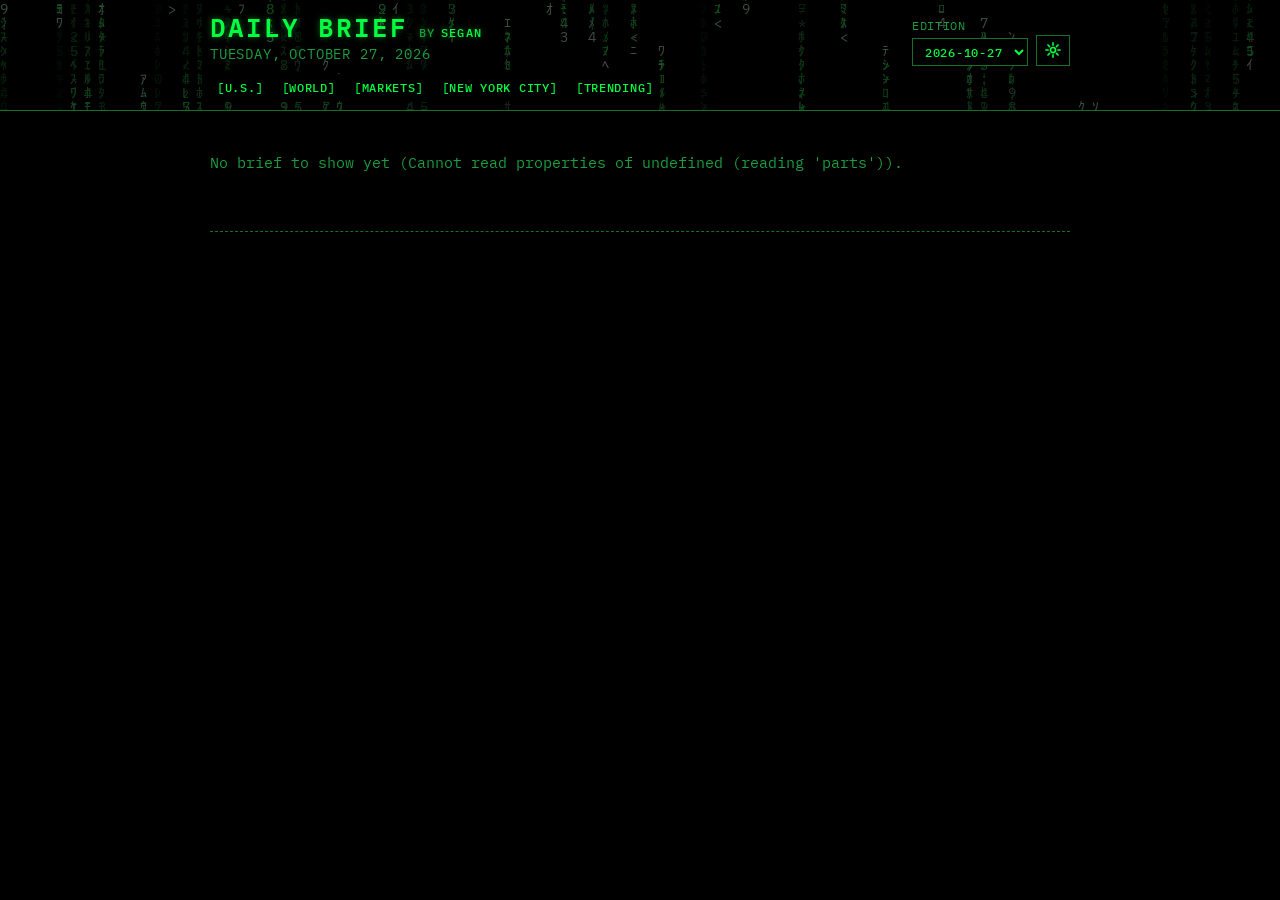
==== commit 24314187: "Show each edition's token use and API-price cost; caps headlines brief/usage.py sums a writing sessi" ====
--- a/docs/index.html
+++ b/docs/index.html
@@ -9,7 +9,7 @@
   <script src="skin.js"></script>
   <link rel="preconnect" href="https://fonts.googleapis.com">
   <link rel="preconnect" href="https://fonts.gstatic.com" crossorigin>
-  <link rel="stylesheet" href="https://fonts.googleapis.com/css2?family=Barlow:wght@500;600;700&family=Barlow+Condensed:wght@600;700&family=IBM+Plex+Mono:wght@400;500;600&family=Inter:wght@400;500;600&family=Newsreader:opsz,wght@6..72,400;6..72,600;6..72,700&family=Share+Tech+Mono&display=swap">
+  <link rel="stylesheet" href="https://fonts.googleapis.com/css2?family=Barlow:wght@500;600;700&family=Barlow+Condensed:wght@600;700&family=IBM+Plex+Mono:wght@400;500;600;700&family=Inter:wght@400;500;600&family=Newsreader:opsz,wght@6..72,400;6..72,600;6..72,700&family=Share+Tech+Mono&display=swap">
   <link rel="stylesheet" href="styles.css">
   <link rel="stylesheet" href="steel.css">
   <link rel="stylesheet" href="terminal.css">
--- a/docs/styles.css
+++ b/docs/styles.css
@@ -168,6 +168,28 @@
 .prompt { display: none; }
 .status { color: var(--muted); margin: 40px 0; }
 
+/* --- edition bar ----------------------------------------------------------- */
+
+.edition-bar {
+  margin: 20px 0 0;
+  padding: 10px 14px;
+  background: var(--surface);
+  border: 1px solid var(--border);
+  border-radius: var(--radius);
+  font-size: 0.84rem;
+  color: var(--muted);
+}
+.edition-stats { display: flex; flex-wrap: wrap; gap: 4px 18px; }
+.edition-bar strong { color: var(--text); font-weight: 600; }
+.edition-cost { margin-top: 6px; }
+.edition-cost > summary { cursor: pointer; }
+.edition-cost p { margin: 6px 0 0; }
+.cost-table { overflow-x: auto; }
+.cost-table table { width: 100%; border-collapse: collapse; margin: 10px 0 4px; font-variant-numeric: tabular-nums; white-space: nowrap; }
+.cost-table th, .cost-table td { text-align: right; padding: 4px 8px; border-bottom: 1px solid var(--border); }
+.cost-table th:first-child, .cost-table td:first-child { text-align: left; }
+.cost-table th { font-weight: 600; color: var(--muted); }
+
 /* --- sections ------------------------------------------------------------ */
 
 .section { margin-top: 40px; }
--- a/docs/steel.css
+++ b/docs/steel.css
@@ -187,7 +187,7 @@
 }
 
 /* Type inside modules. */
-[data-kit="steel"] .story h3 { font: 700 1.55rem/1.15 var(--serif); letter-spacing: 0.01em; color: var(--text); text-shadow: var(--headline-glow); }
+[data-kit="steel"] .story h3 { font: 700 1.55rem/1.15 var(--serif); text-transform: uppercase; letter-spacing: 0.03em; color: var(--text); text-shadow: var(--headline-glow); }
 [data-kit="steel"] .story .summary, [data-kit="steel"] .deeper p { color: var(--text-2); }
 [data-kit="steel"] .tag { color: var(--accent); font-family: var(--mono); letter-spacing: 0.1em; }
 [data-kit="steel"] .story-meta { font-family: var(--mono); }
@@ -225,14 +225,14 @@
 [data-kit="steel"] .badge.thin { color: var(--warn); border-color: color-mix(in srgb, var(--warn) 45%, transparent); }
 
 /* Wells: recessed glass displays for "why it matters" and market readouts. */
-[data-kit="steel"] :is(.why, details.quote) {
+[data-kit="steel"] :is(.why, details.quote, .edition-bar) {
   position: relative;
   background: var(--field);
   border: 1px solid var(--bevel-dark);
   border-radius: 3px;
   box-shadow: inset 0 2px 7px rgb(0 0 0 / 0.75), 0 1px 0 color-mix(in srgb, var(--bevel-light) 35%, transparent);
 }
-[data-kit="steel"] :is(.why, details.quote)::after {
+[data-kit="steel"] :is(.why, details.quote, .edition-bar)::after {
   content: "";
   position: absolute;
   inset: 0;
@@ -241,6 +241,9 @@
   pointer-events: none;
 }
 [data-kit="steel"] .why { color: var(--text-2); }
+[data-kit="steel"] .edition-bar { font-family: var(--mono); color: var(--muted); }
+[data-kit="steel"] .edition-bar strong { color: var(--readout); }
+[data-kit="steel"] .cost-table :is(th, td) { border-bottom-color: var(--border); }
 [data-kit="steel"] .why strong { color: var(--accent); font-size: 0.76rem; text-transform: uppercase; letter-spacing: 0.1em; }
 [data-kit="steel"] .quote-name, [data-kit="steel"] .quote-group h4 { font: 700 0.68rem var(--sans); text-transform: uppercase; letter-spacing: 0.1em; color: var(--label); }
 [data-kit="steel"] .quote-value {
--- a/docs/terminal.css
+++ b/docs/terminal.css
@@ -86,7 +86,7 @@
 /* --- sections and stories ----------------------------------------------------- */
 
 [data-kit="terminal"] .section-title {
-  font: 600 0.95rem var(--mono);
+  font: 700 1rem var(--mono);
   letter-spacing: 0.1em;
   color: var(--bright);
   border-bottom: 1px dashed var(--border-strong);
@@ -96,7 +96,13 @@
 [data-kit="terminal"] :is(.section-empty, .status) { font-style: normal; color: var(--muted); }
 
 [data-kit="terminal"] .story { background: #000000; border: 1px solid var(--border); border-radius: 0; box-shadow: none; }
-[data-kit="terminal"] .story h3 { font: 600 1.22rem/1.35 var(--mono); color: var(--bright); text-shadow: var(--glow); }
+[data-kit="terminal"] .story h3 {
+  font: 700 1.22rem/1.35 var(--mono);
+  text-transform: uppercase;
+  letter-spacing: 0.02em;
+  color: var(--bright);
+  text-shadow: 0 0 4px rgb(0 255 65 / 0.35);
+}
 [data-kit="terminal"] .story-meta { color: var(--muted); }
 [data-kit="terminal"] .tag { color: var(--bright); }
 [data-kit="terminal"] .tag::before { content: "#"; }
@@ -141,6 +147,11 @@
 [data-kit="terminal"] .framing-outlet { font-weight: 500; }
 [data-kit="terminal"] .position { border-left: 1px solid var(--border-strong); }
 
+[data-kit="terminal"] .edition-bar { background: #000000; border: 1px dashed var(--border-strong); border-radius: 0; color: var(--muted); }
+[data-kit="terminal"] .edition-bar strong { color: var(--bright); }
+[data-kit="terminal"] .edition-stats::before { content: "$ stats"; color: var(--bright); margin-right: 4px; }
+[data-kit="terminal"] .cost-table :is(th, td) { border-bottom: 1px dashed var(--border); }
+
 /* --- markets ---------------------------------------------------------------- */
 
 [data-kit="terminal"] .markets-summary { font: 400 1rem/1.6 var(--mono); }
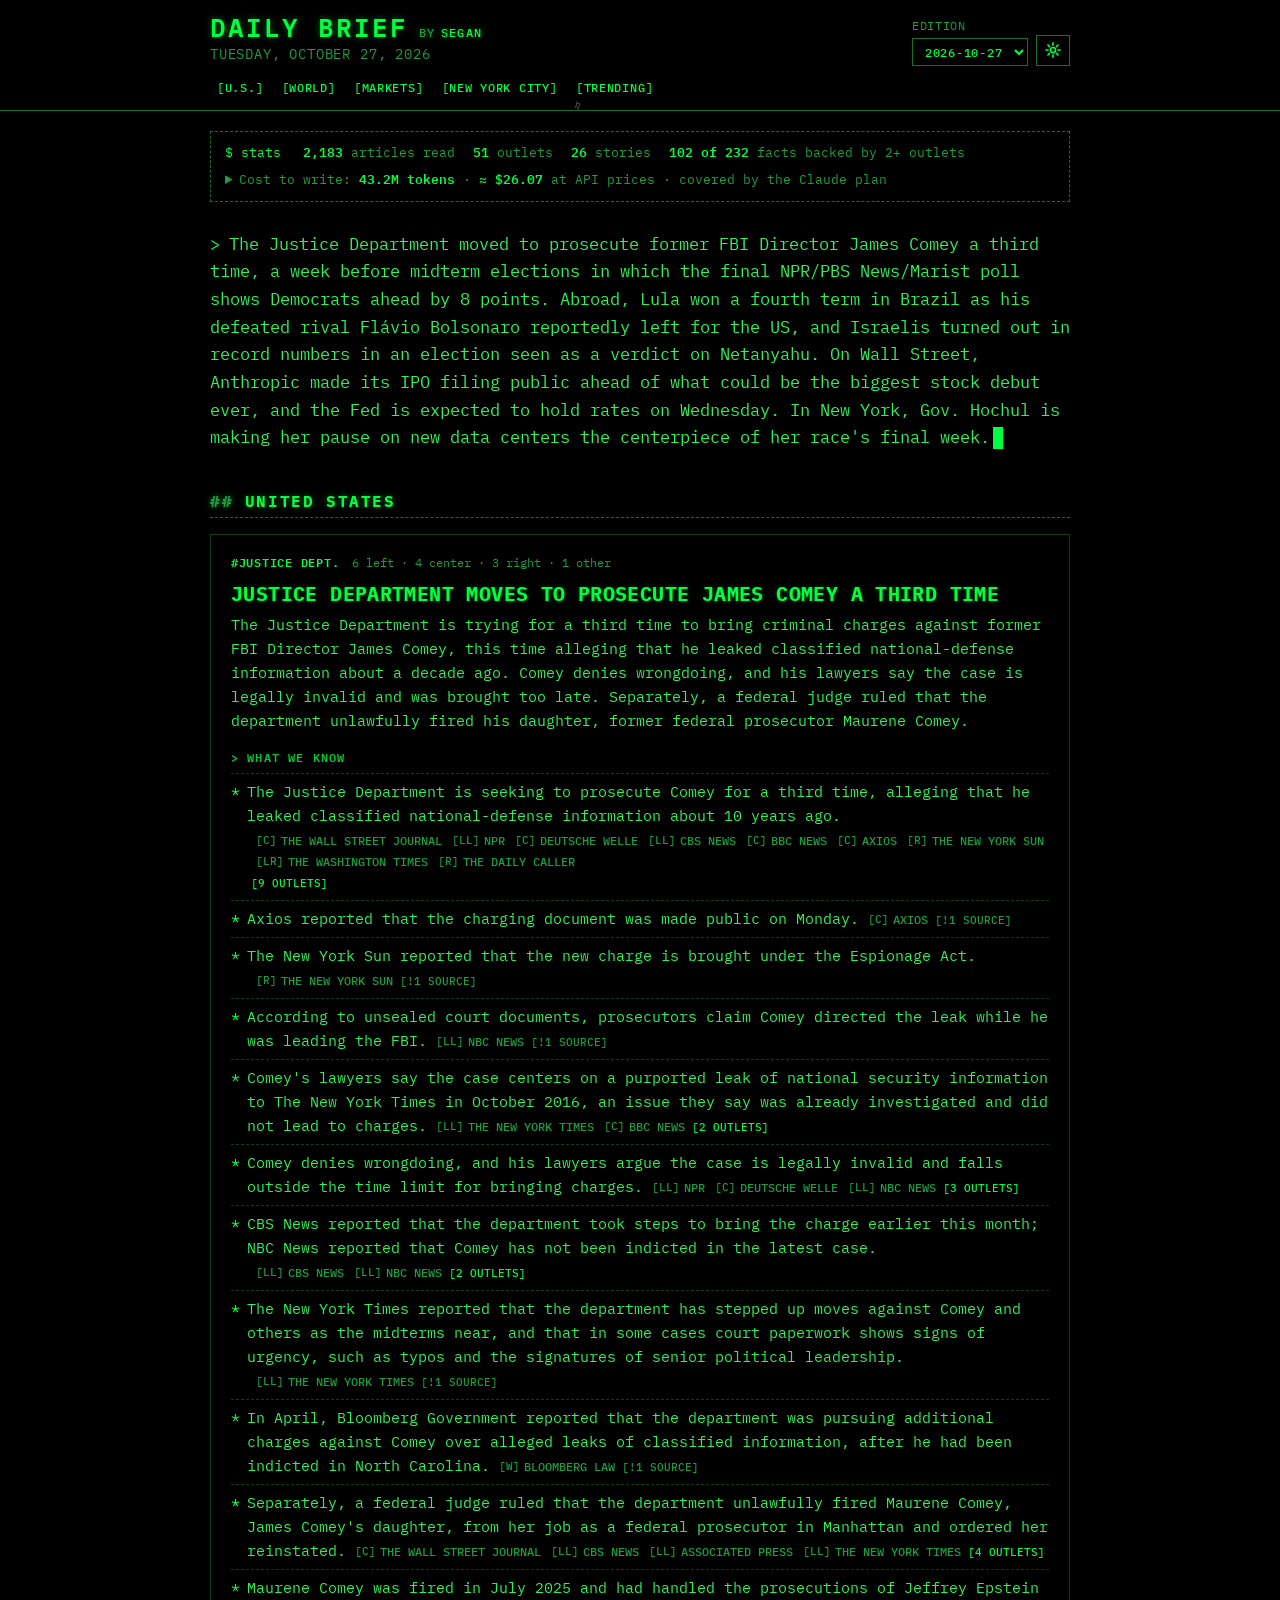
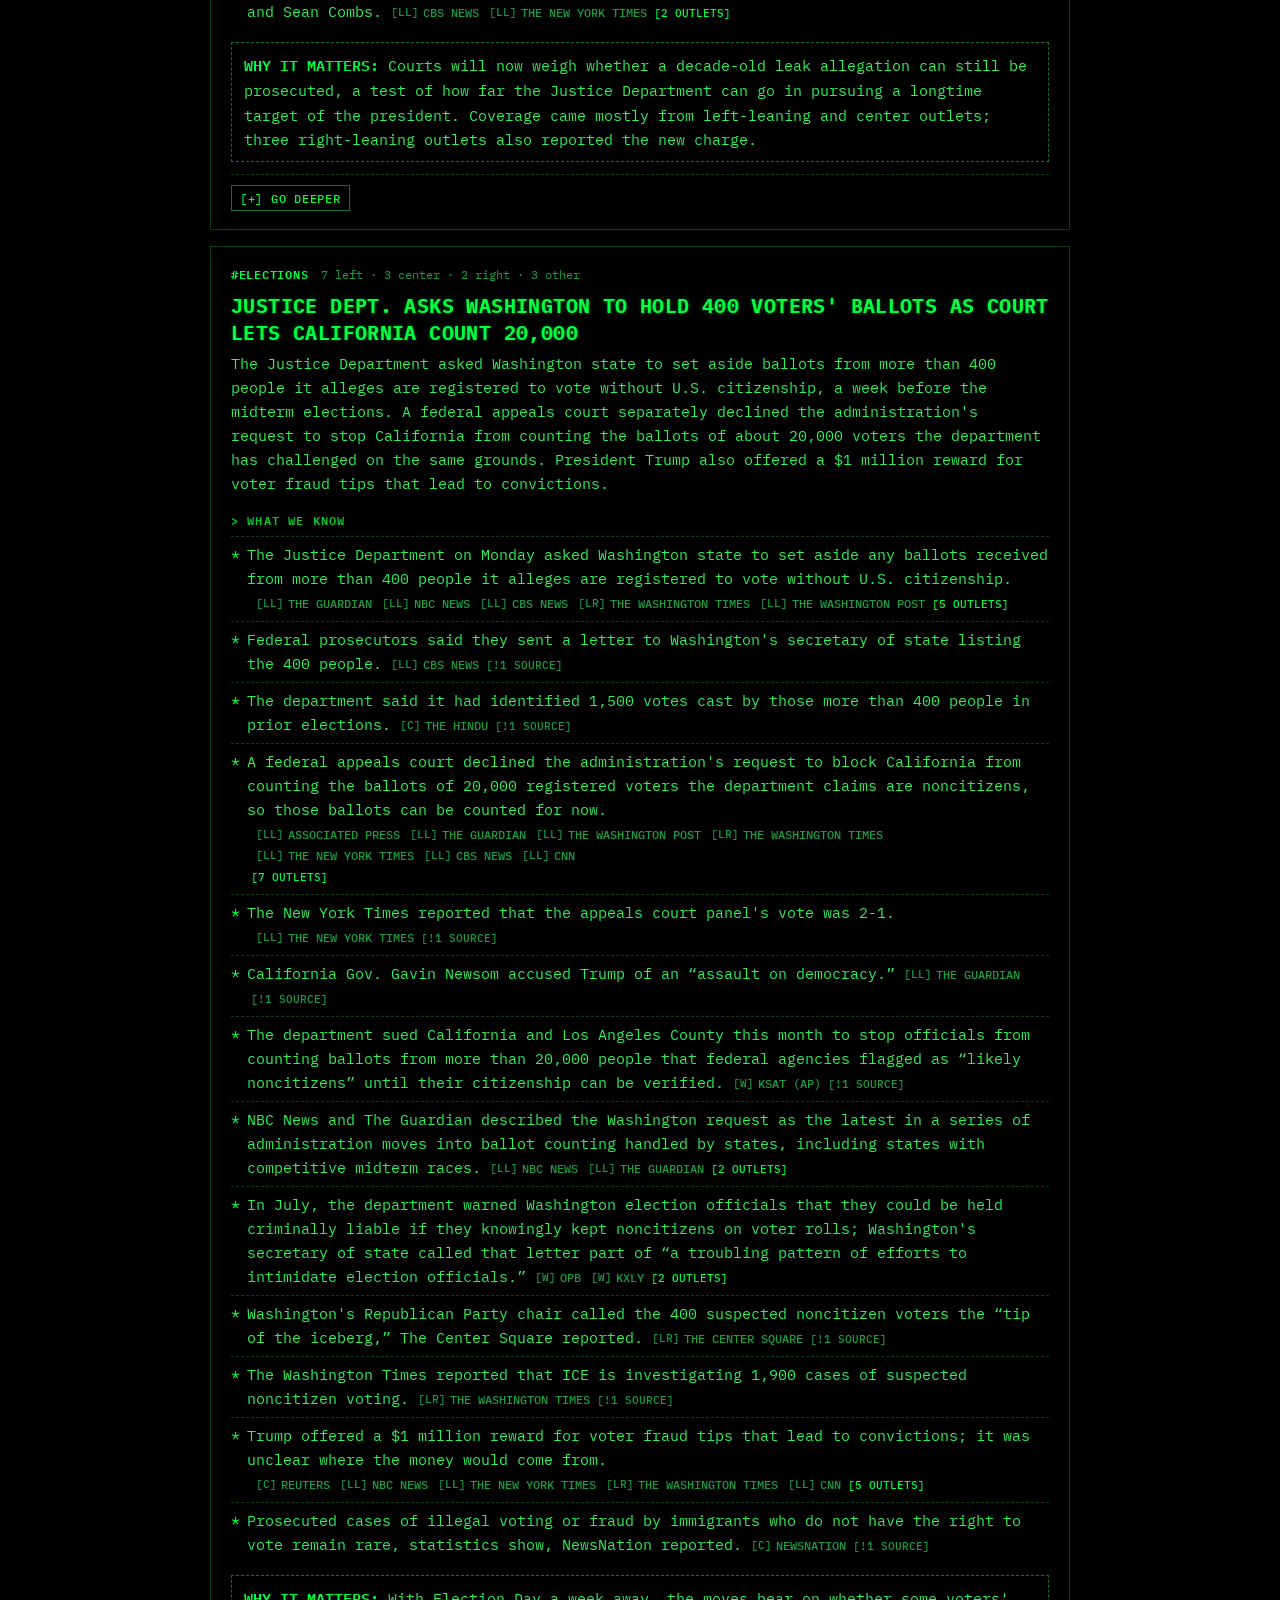
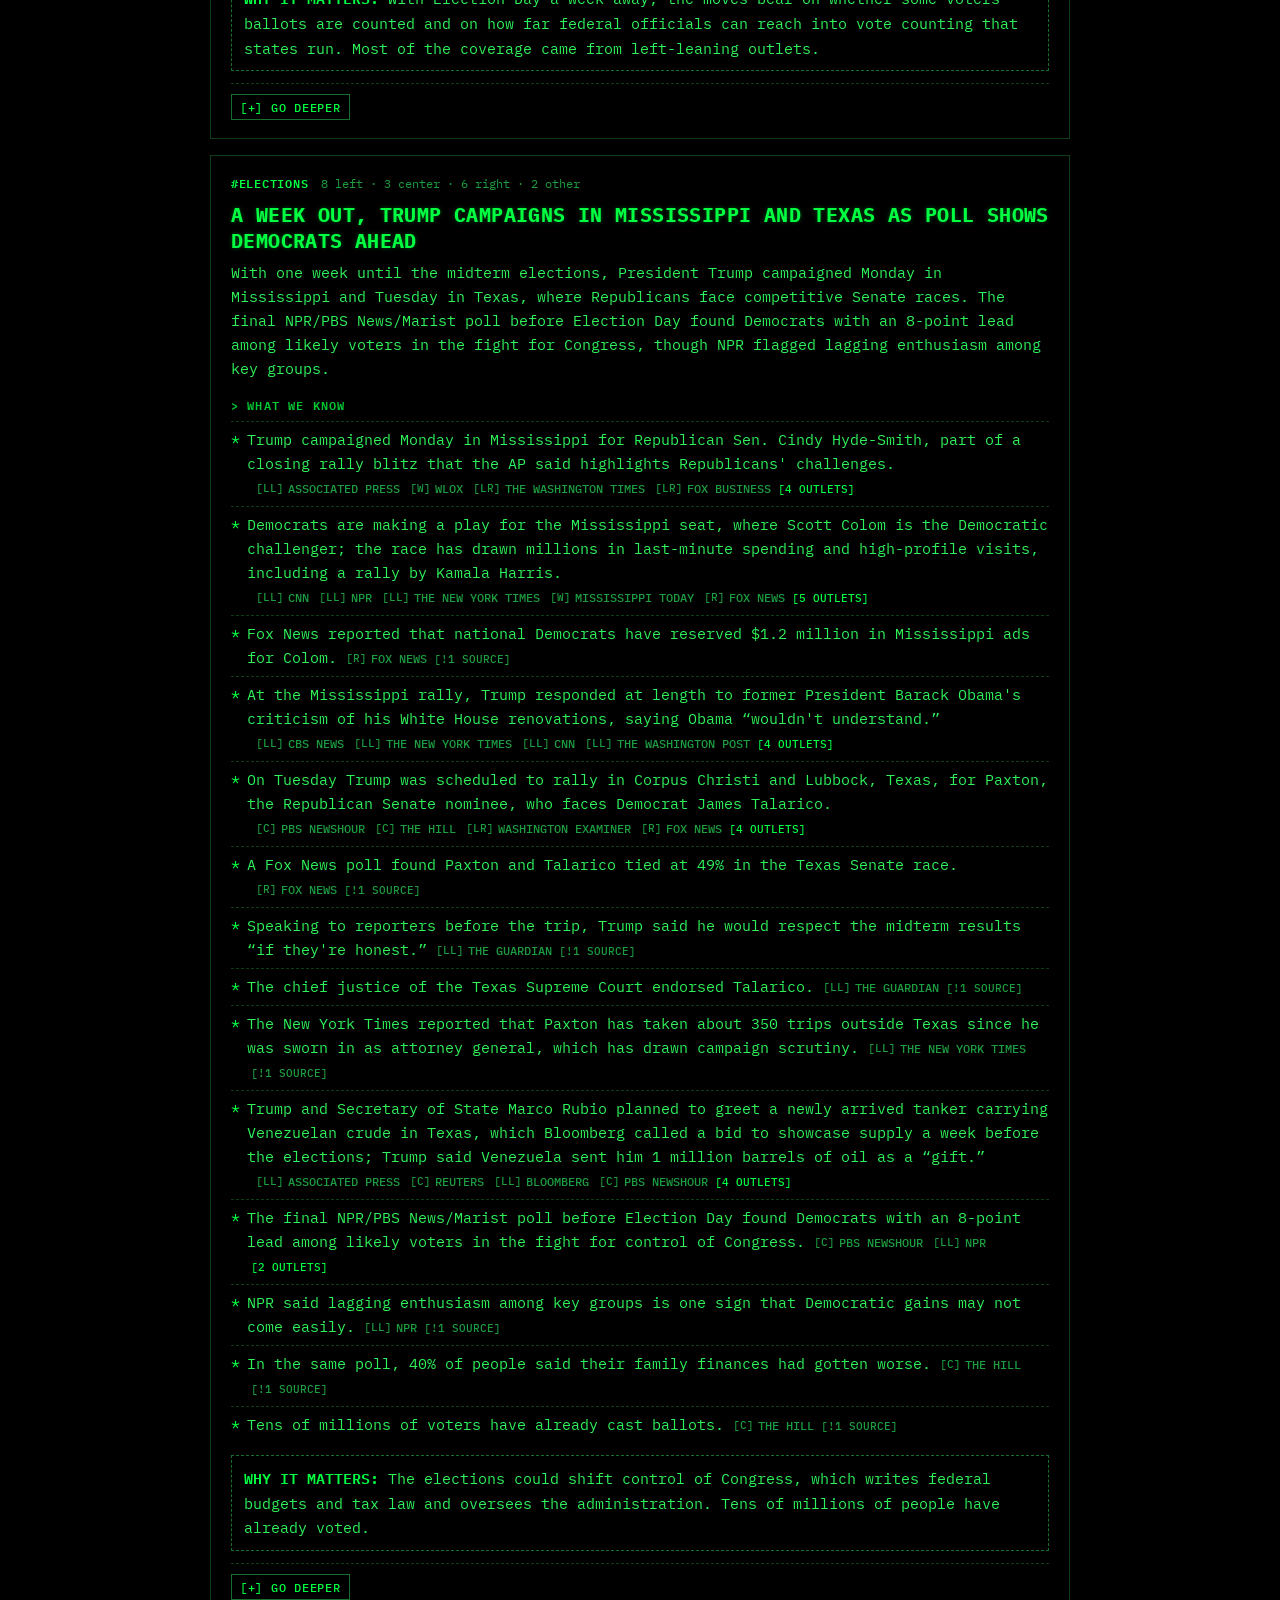
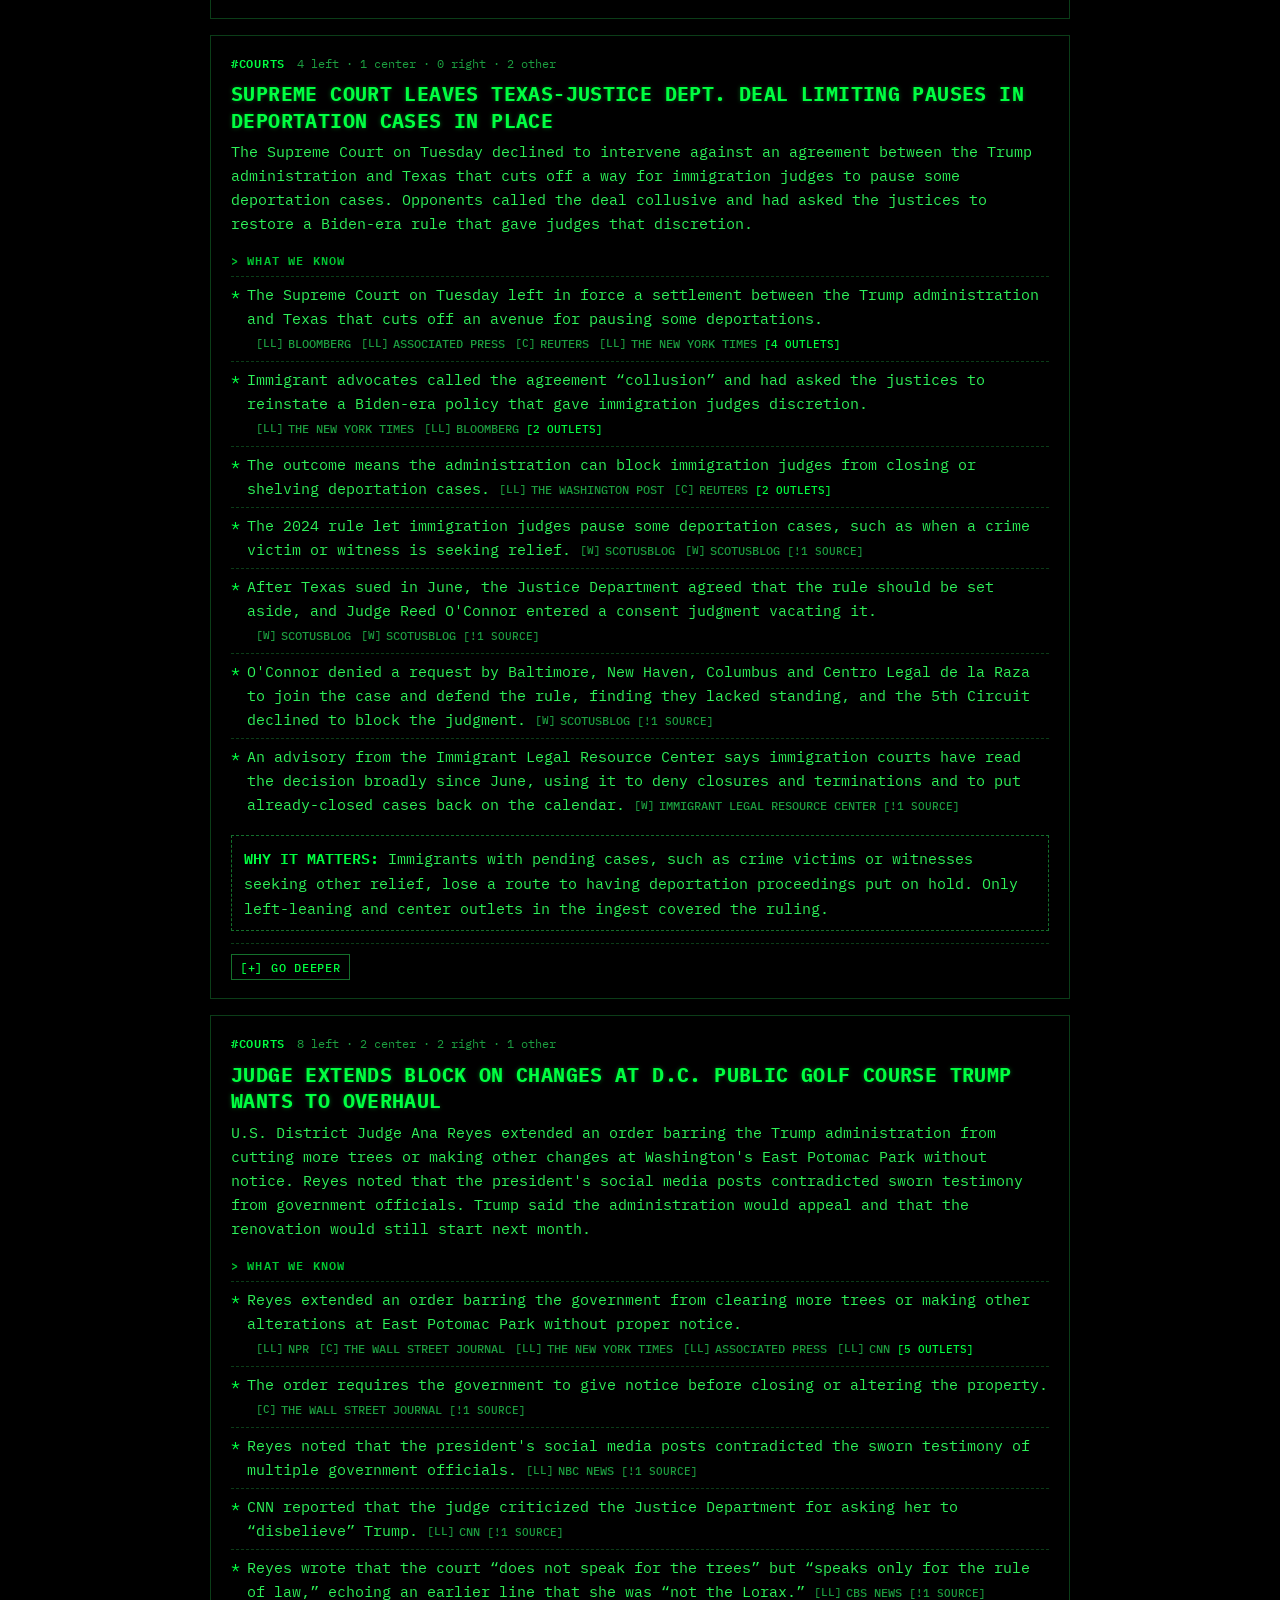
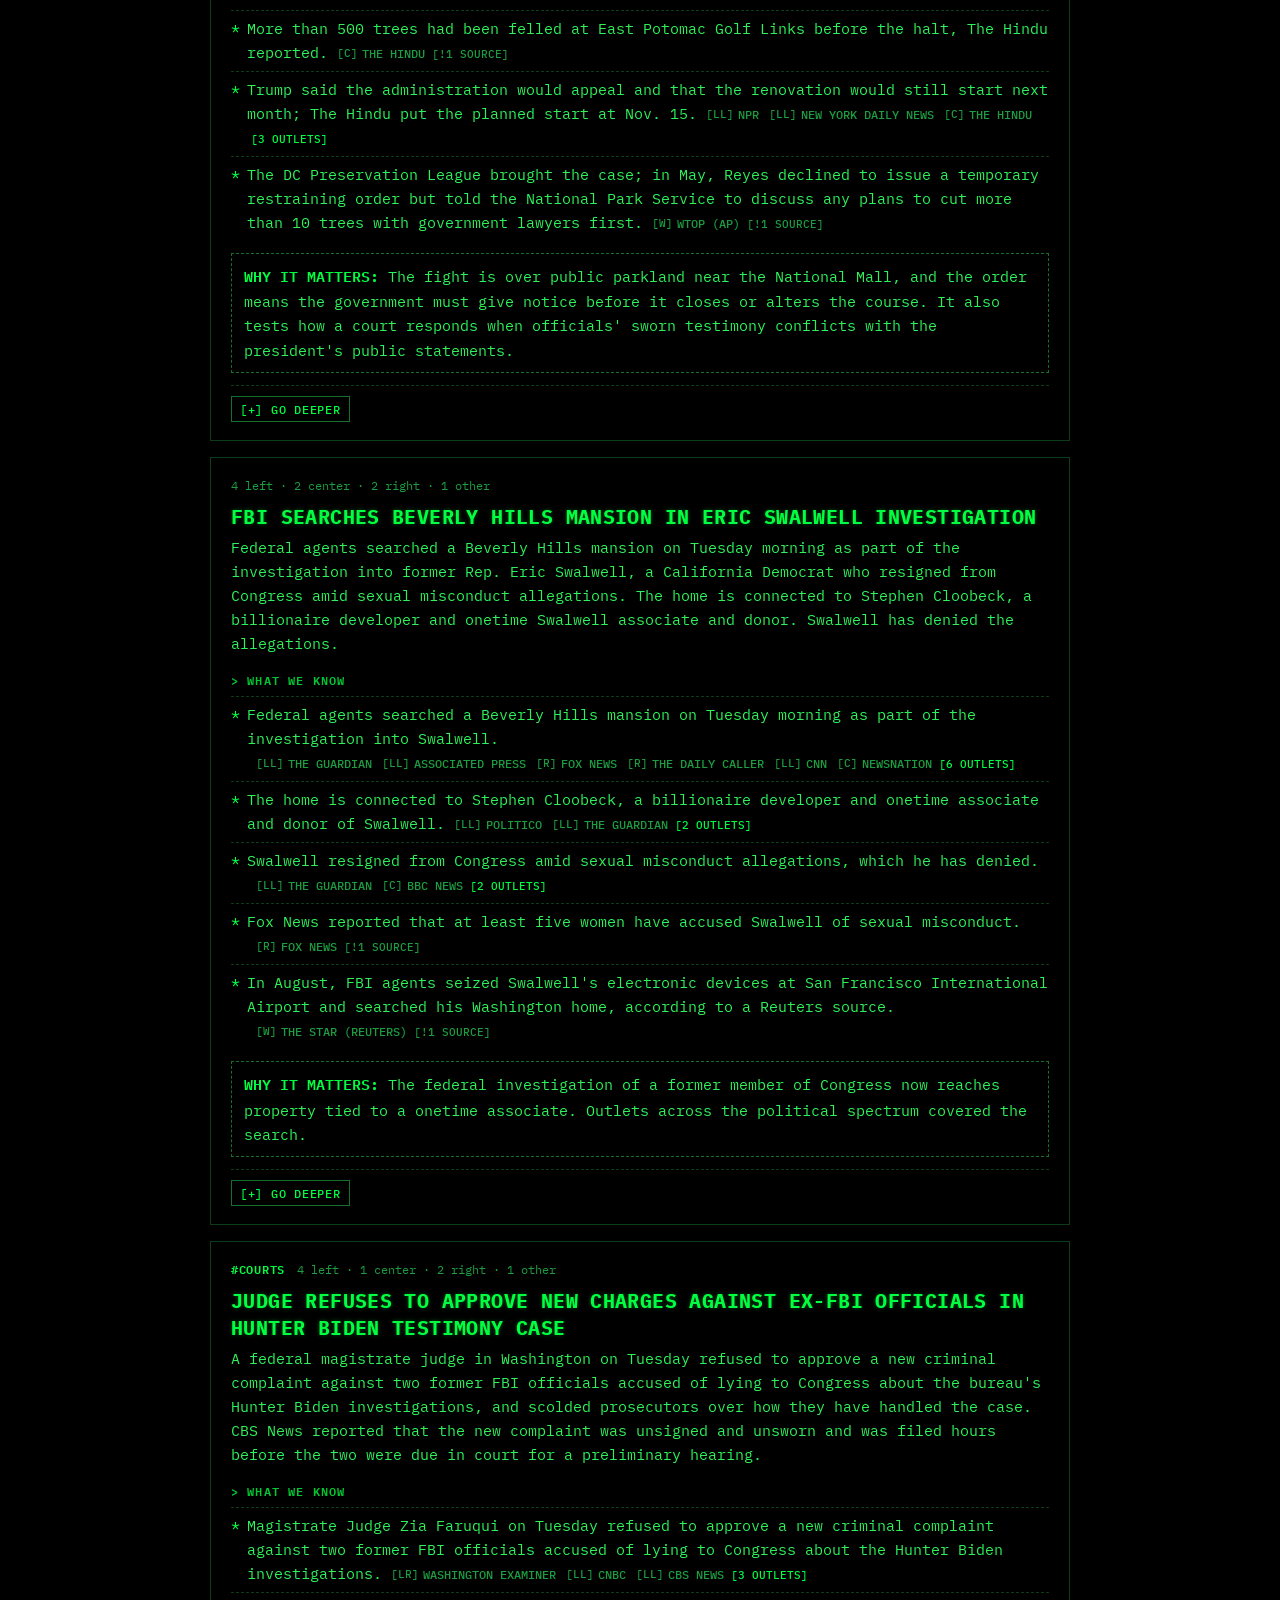
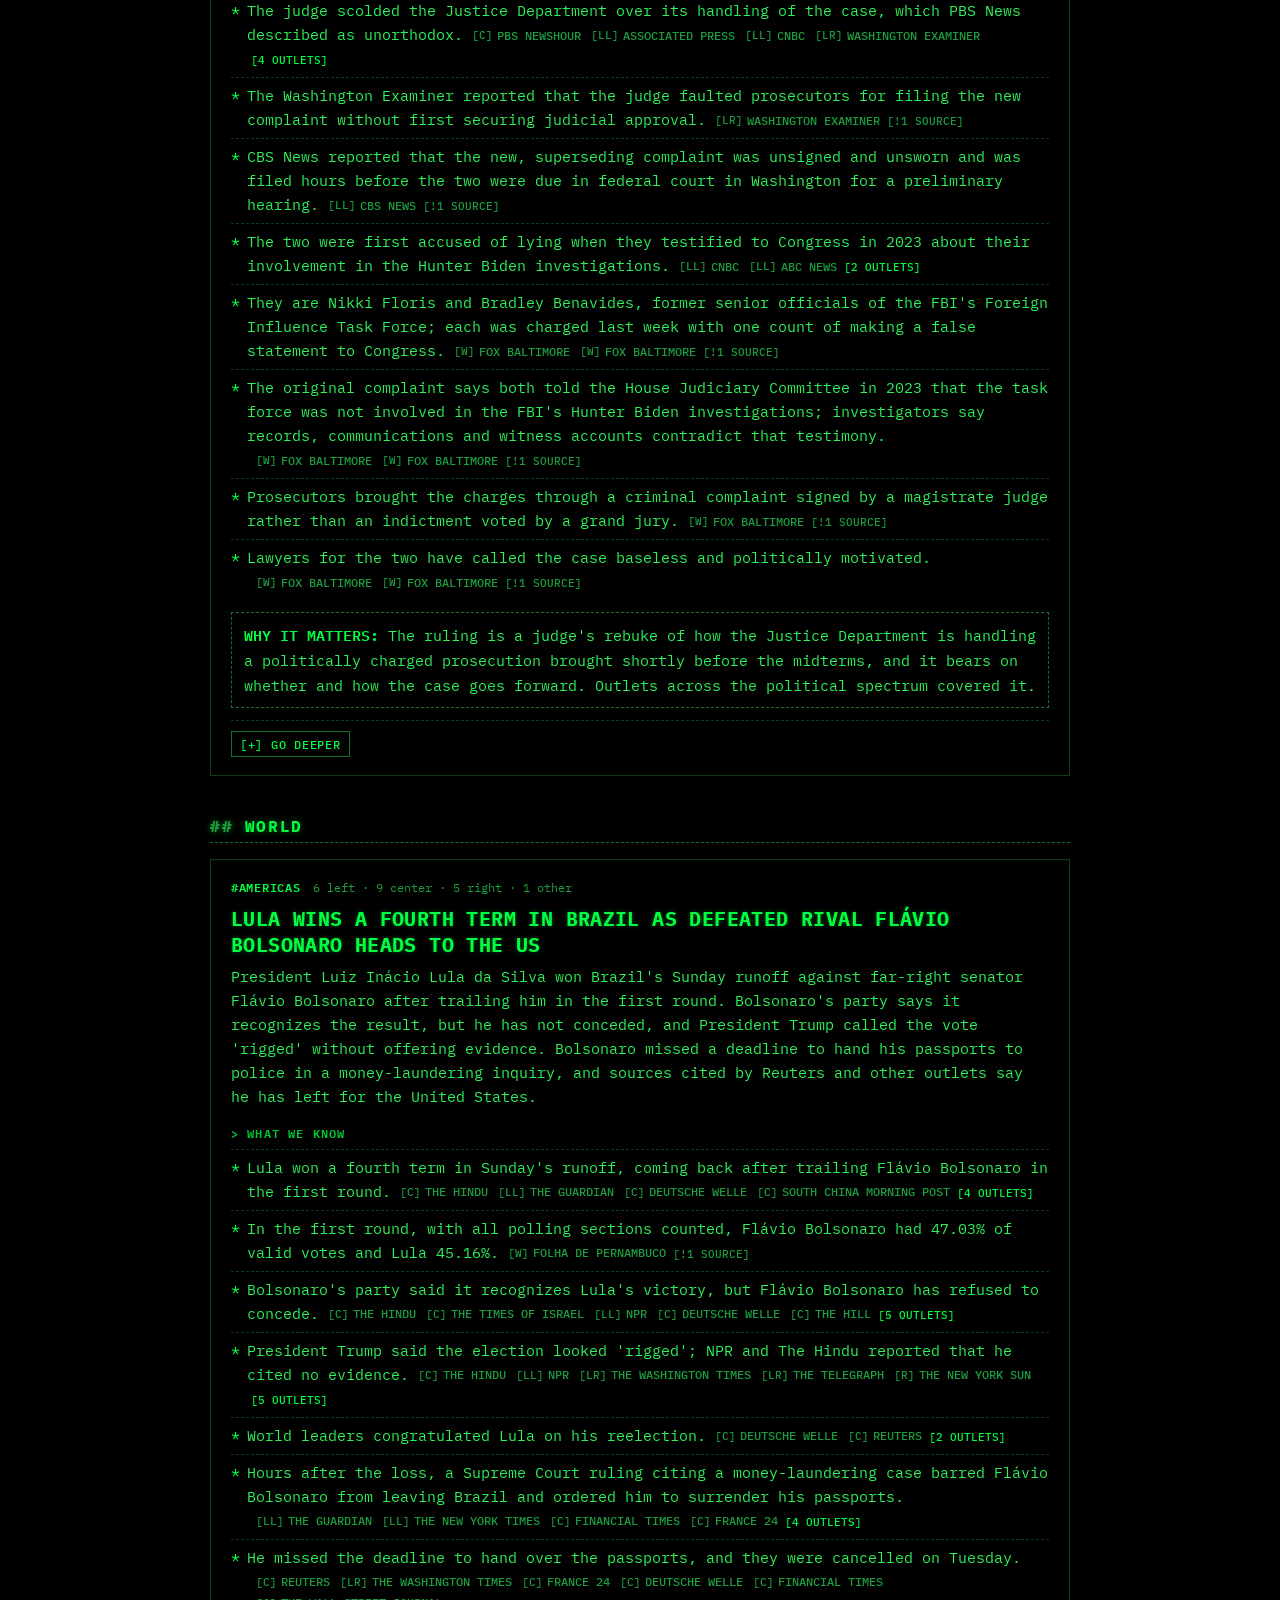
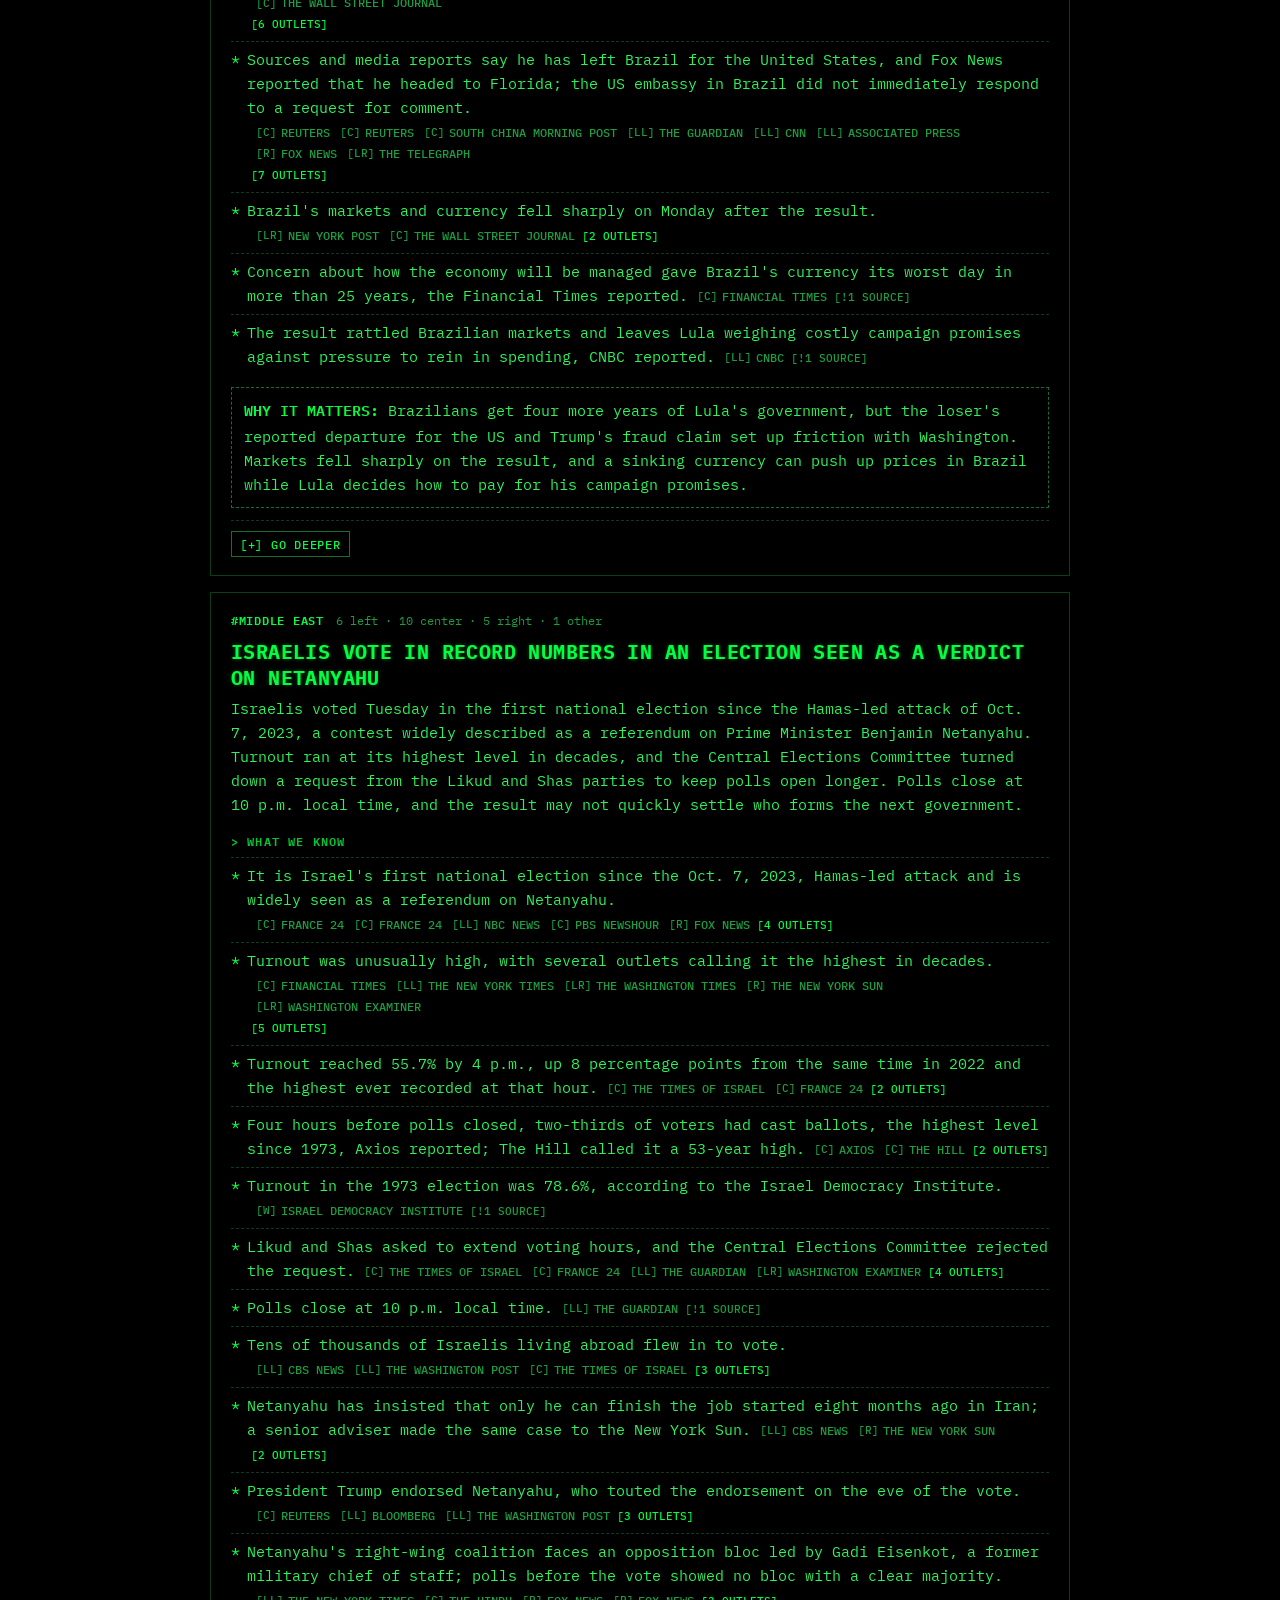
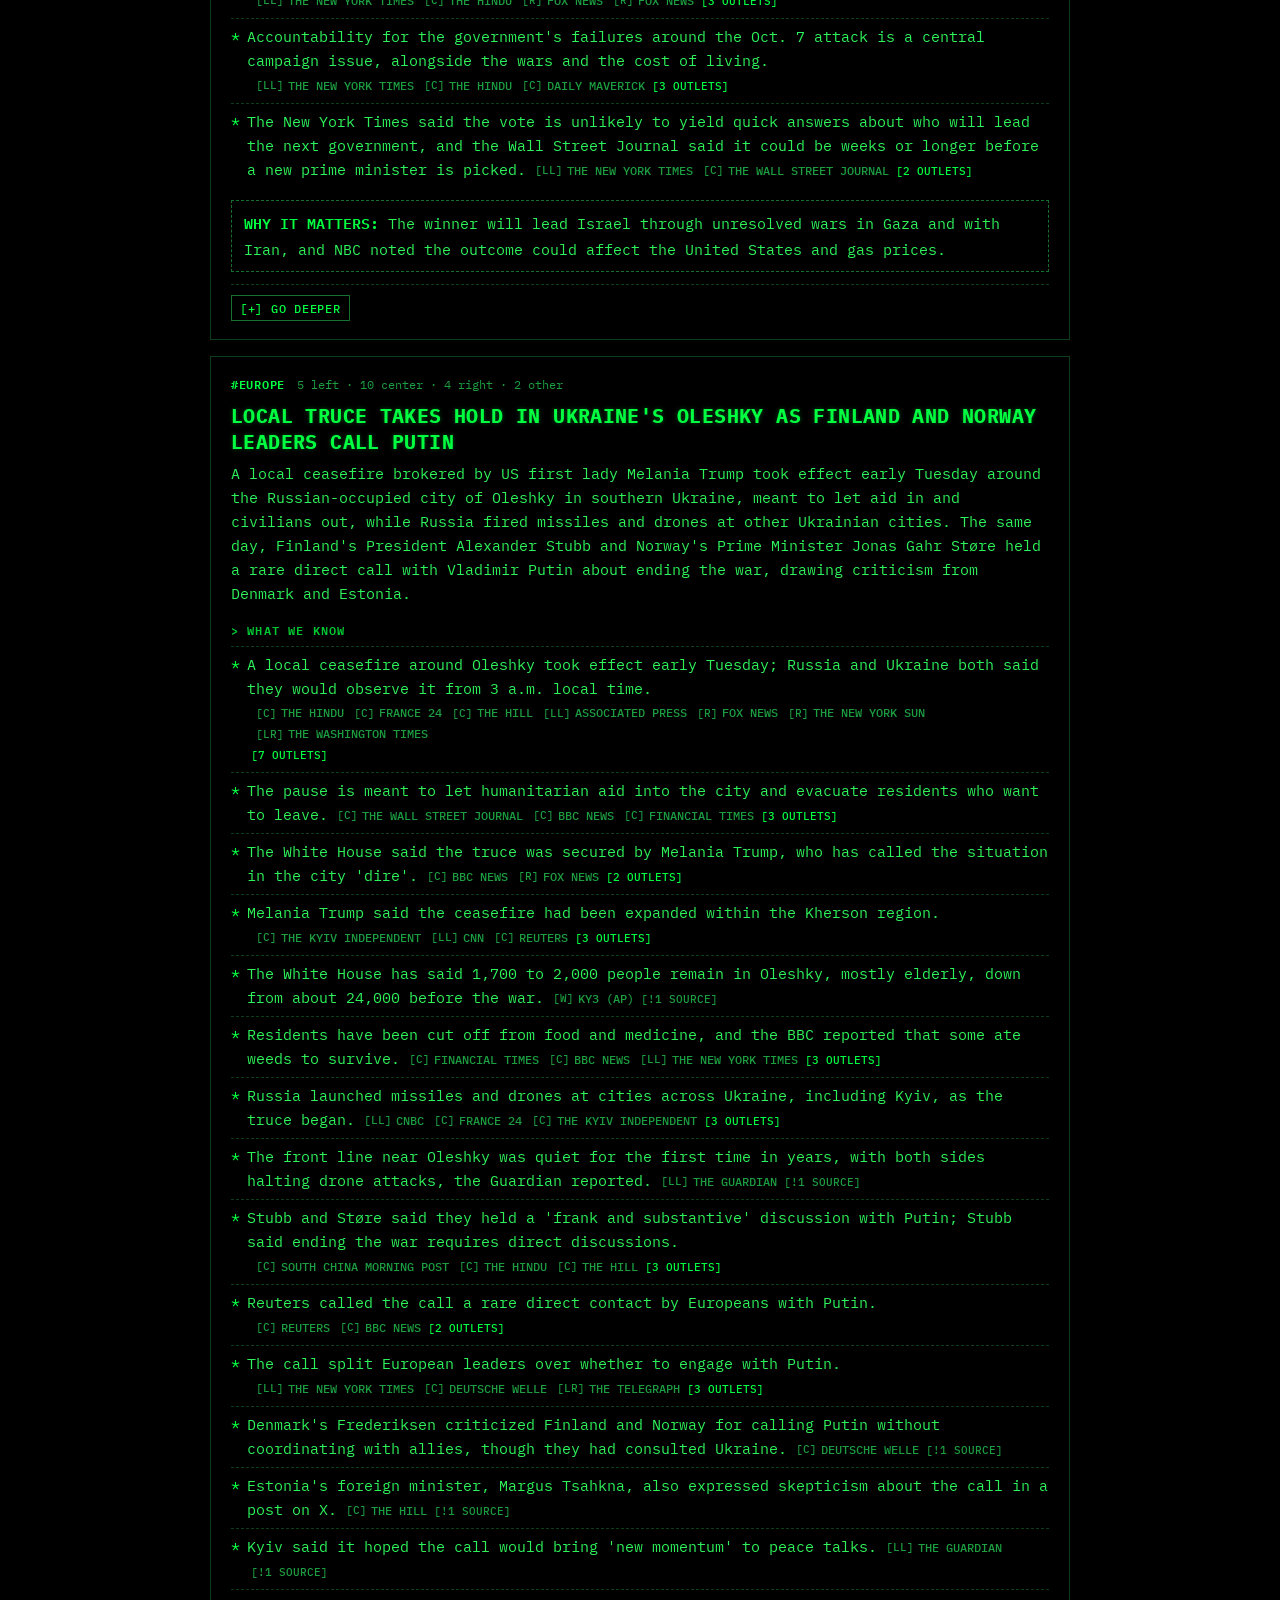
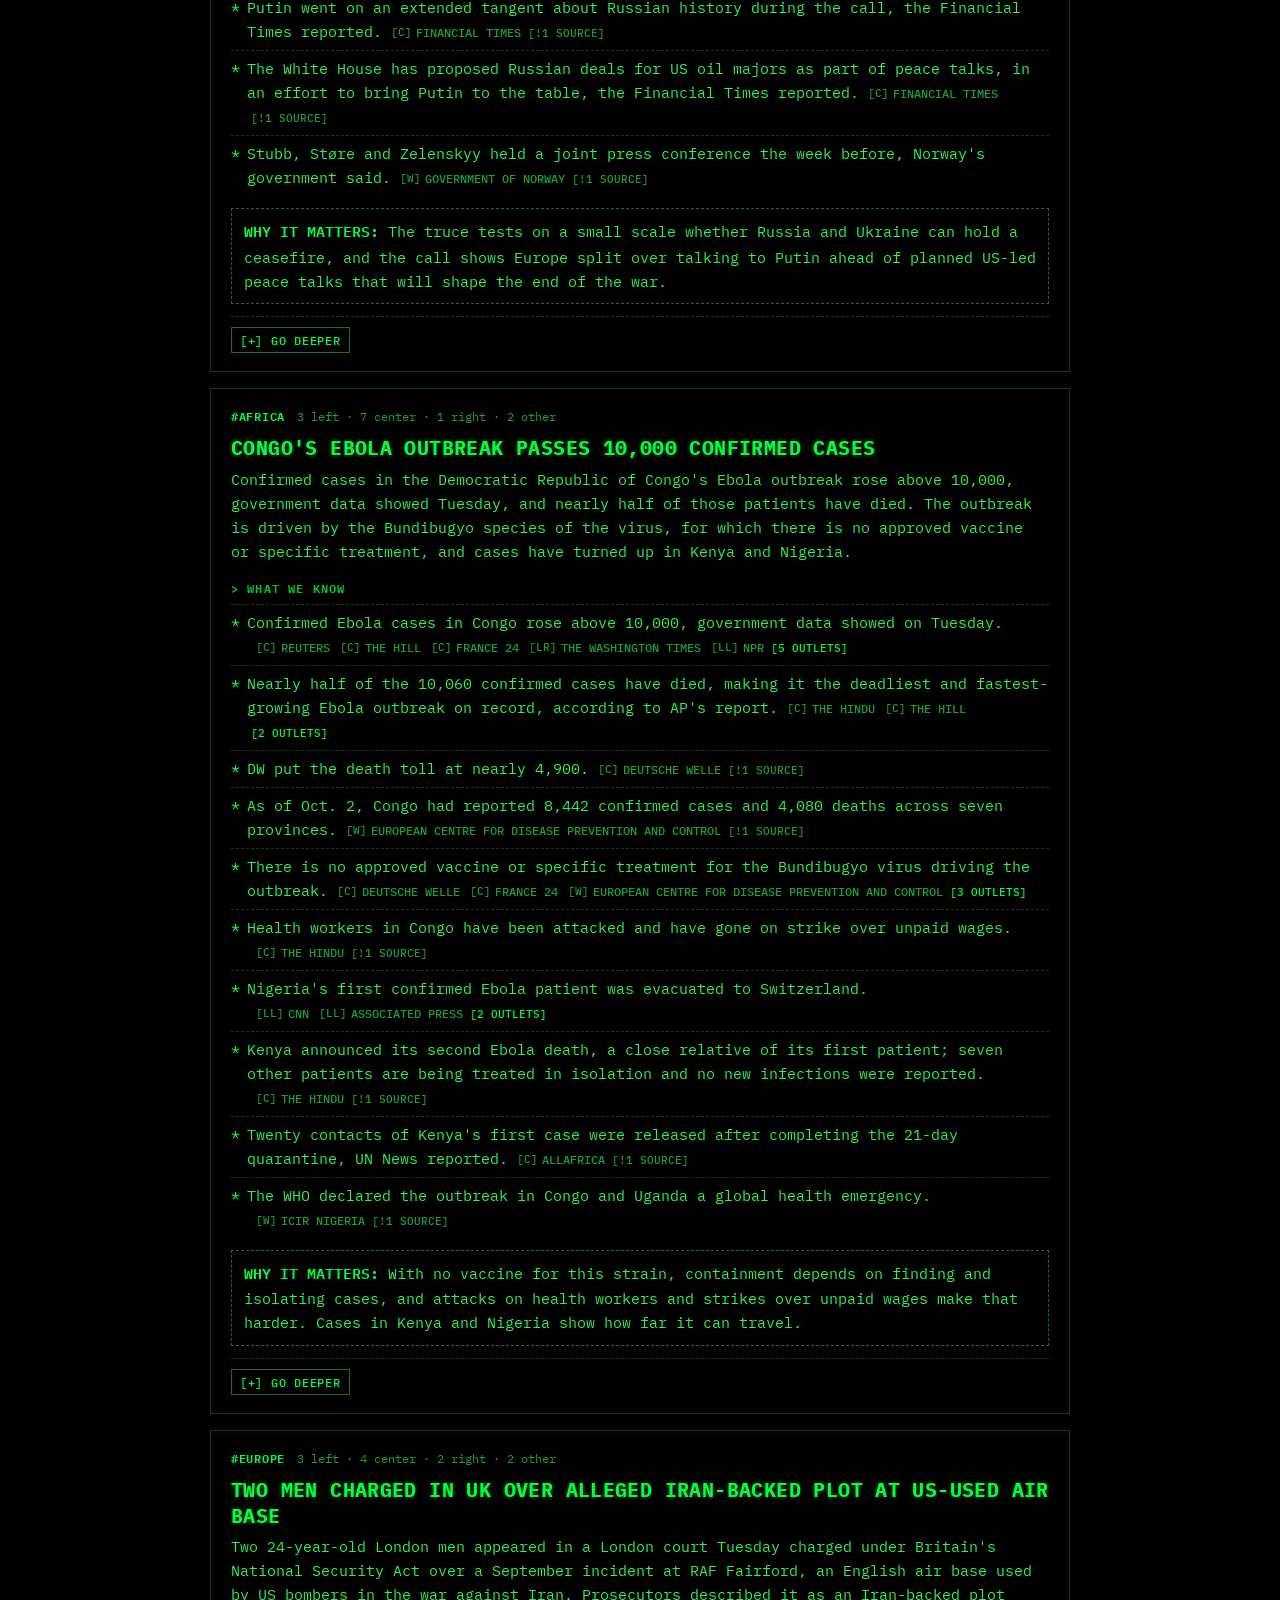
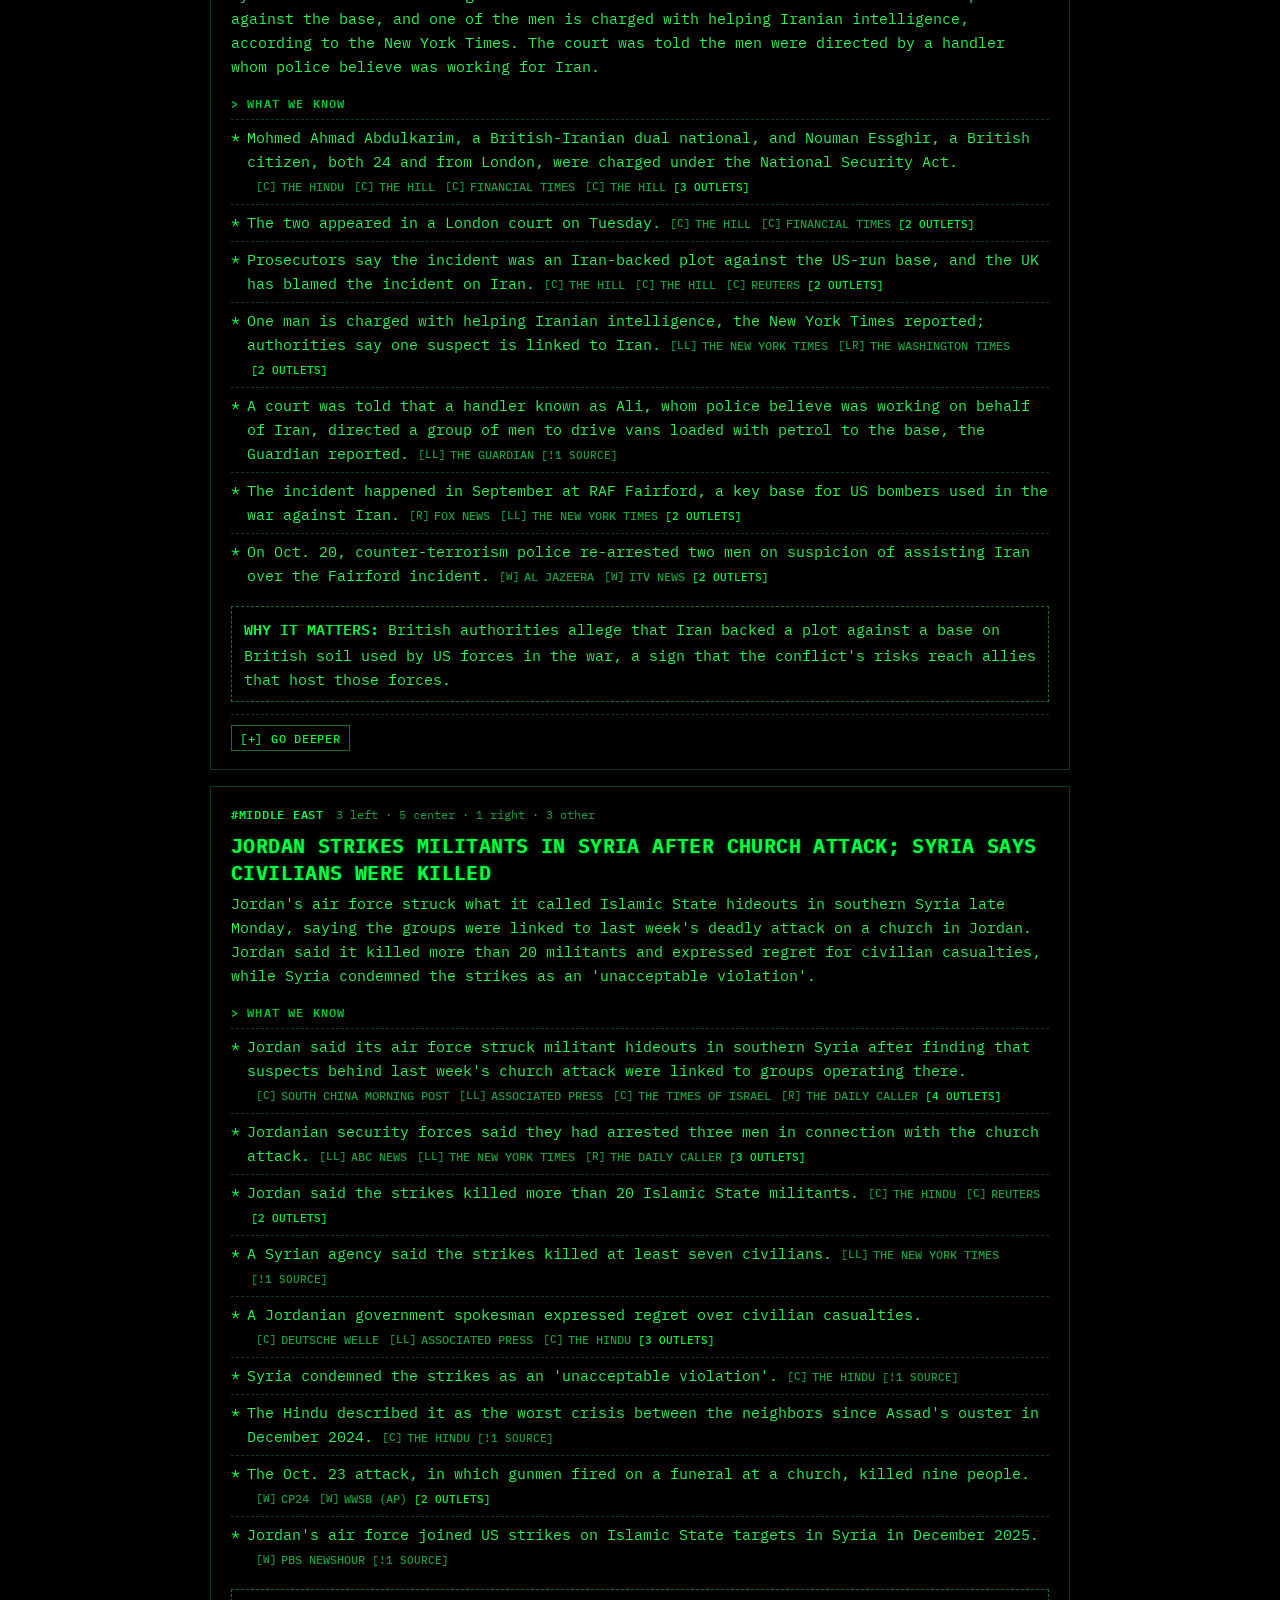
==== commit c8268675: "Rosé skin: pink by day, plum by night, with sparkles A fourth skin in the gear menu. Blush paper wit" ====
--- a/docs/index.html
+++ b/docs/index.html
@@ -9,10 +9,11 @@
   <script src="skin.js"></script>
   <link rel="preconnect" href="https://fonts.googleapis.com">
   <link rel="preconnect" href="https://fonts.gstatic.com" crossorigin>
-  <link rel="stylesheet" href="https://fonts.googleapis.com/css2?family=Barlow:wght@500;600;700&family=Barlow+Condensed:wght@600;700&family=IBM+Plex+Mono:wght@400;500;600;700&family=Inter:wght@400;500;600&family=Newsreader:opsz,wght@6..72,400;6..72,600;6..72,700&family=Share+Tech+Mono&display=swap">
+  <link rel="stylesheet" href="https://fonts.googleapis.com/css2?family=Barlow:wght@500;600;700&family=Barlow+Condensed:wght@600;700&family=Fraunces:opsz,wght,SOFT@9..144,400..700,100&family=IBM+Plex+Mono:wght@400;500;600;700&family=Inter:wght@400;500;600&family=Newsreader:opsz,wght@6..72,400;6..72,600;6..72,700&family=Share+Tech+Mono&display=swap">
   <link rel="stylesheet" href="styles.css">
   <link rel="stylesheet" href="steel.css">
   <link rel="stylesheet" href="terminal.css">
+  <link rel="stylesheet" href="rose.css">
 </head>
 <body>
   <header class="masthead">
--- a/docs/styles.css
+++ b/docs/styles.css
@@ -23,8 +23,8 @@
   color-scheme: light;
 }
 
-/* Paper follows the system's light or dark setting; Matrix (terminal.css) and
-   Cold Steel (steel.css) are always dark. */
+/* Paper, like Rosé (rose.css), follows the system's light or dark setting;
+   Matrix (terminal.css) and Cold Steel (steel.css) are always dark. */
 @media (prefers-color-scheme: dark) {
   :root:is([data-kit="paper"], :not([data-kit])) {
     --bg: #141412;
@@ -133,6 +133,7 @@
 .segment { flex: 1; }
 .segment input { position: absolute; opacity: 0; pointer-events: none; }
 .segment span {
+  white-space: nowrap;
   display: block;
   text-align: center;
   padding: 6px 8px;
@@ -344,6 +345,8 @@
 
 @media (max-width: 560px) {
   .brand { font-size: 1.55rem; }
+  .cost-table :is(th, td):is(:nth-child(3), :nth-child(4), :nth-child(5)) { display: none; }
+  .cost-table :is(th, td):first-child { white-space: normal; }
   .edition > span { display: none; }
   .dateline { font-size: 0.75rem; }
   .signature { height: 15px; }
--- a/docs/rose.css
+++ b/docs/rose.css
@@ -0,0 +1,172 @@
+/* Rosé: blush paper with hot-pink ink, soft rounded cards and Fraunces, a
+   rounded serif, for headlines. Like Paper it follows the system's light or
+   dark setting: blush by day, plum by night. Section names sit on pink pills,
+   facts are marked with small hearts, and data-fx="on" twinkles a few
+   sparkles behind the masthead. */
+
+:root[data-kit="rose"] {
+  --bg: #fff4f8;
+  --surface: #ffffff;
+  --surface-2: #ffe6f0;
+  --text: #3b1230;
+  --muted: #8f5a77;
+  --border: #f5d0e0;
+  --accent: #d6246e;
+  --accent-2: #e0559a;
+  --on-accent: #ffffff;
+  --up: #1f7a4d;
+  --down: #c0263a;
+  --lean-left: #3466c9;
+  --lean-lean_left: #7f9fe0;
+  --lean-center: #a08a96;
+  --lean-lean_right: #e0806f;
+  --lean-right: #b8352b;
+  --lean-unrated: #d6c0cb;
+  --radius: 16px;
+  --shadow: 0 1px 2px rgb(214 36 110 / 0.06), 0 4px 16px rgb(214 36 110 / 0.08);
+  --lift: 0 10px 28px rgb(214 36 110 / 0.18);
+  --serif: "Fraunces", "Newsreader", Georgia, serif;
+  --sans: "Inter", system-ui, -apple-system, "Segoe UI", sans-serif;
+  --sparkle-image: url("assets/sparkle-rose.svg");
+  --signature-light: inline;
+  --signature-dark: none;
+  color-scheme: light;
+  scrollbar-color: var(--border) var(--bg);
+}
+
+@media (prefers-color-scheme: dark) {
+  :root[data-kit="rose"] {
+    --bg: #1c0b17;
+    --surface: #29111f;
+    --surface-2: #371829;
+    --text: #fde8f1;
+    --muted: #c99bb3;
+    --border: #4a2238;
+    --accent: #ff6fae;
+    --accent-2: #ffb0d2;
+    --on-accent: #2a0a1c;
+    --up: #5fd49a;
+    --down: #ff7a85;
+    --lean-left: #7da7f5;
+    --lean-lean_left: #a9c2f2;
+    --lean-center: #b49aa8;
+    --lean-lean_right: #f2a493;
+    --lean-right: #ff6b6b;
+    --lean-unrated: #6e4a5c;
+    --shadow: 0 2px 12px rgb(0 0 0 / 0.3);
+    --lift: 0 12px 32px rgb(0 0 0 / 0.5);
+    --signature-light: none;
+    --signature-dark: inline;
+    color-scheme: dark;
+  }
+}
+
+[data-kit="rose"] ::selection { background: var(--accent); color: var(--on-accent); }
+
+/* --- masthead --------------------------------------------------------------- */
+
+[data-kit="rose"] .masthead {
+  background: linear-gradient(100deg, color-mix(in srgb, var(--bg) 92%, transparent), color-mix(in srgb, var(--surface-2) 92%, transparent));
+  border-bottom-color: var(--border);
+}
+[data-kit="rose"] .brand { font: 700 2rem/1 var(--serif); letter-spacing: -0.015em; }
+[data-kit="rose"] .wordmark {
+  background: linear-gradient(90deg, var(--accent), var(--accent-2));
+  -webkit-background-clip: text;
+  background-clip: text;
+  color: transparent;
+}
+[data-kit="rose"] :is(.section-nav a, .edition select, .settings > summary) { border-radius: 999px; border-color: var(--border); }
+[data-kit="rose"] .edition select { padding-inline: 12px; }
+[data-kit="rose"] :is(.section-nav a, .settings > summary):hover,
+[data-kit="rose"] .settings[open] > summary {
+  color: var(--accent);
+  border-color: var(--accent);
+  background: var(--surface-2);
+}
+
+/* Sparkles: two layers, behind the masthead's content, twinkling out of step. */
+[data-kit="rose"][data-fx="on"] .masthead::before,
+[data-kit="rose"][data-fx="on"] .masthead::after {
+  content: "";
+  position: absolute;
+  inset: 0;
+  z-index: -1;
+  pointer-events: none;
+  animation: twinkle 3.2s ease-in-out infinite alternate;
+}
+[data-kit="rose"][data-fx="on"] .masthead::before {
+  background:
+    var(--sparkle-image) 4% 22% / 10px no-repeat,
+    var(--sparkle-image) 23% 74% / 7px no-repeat,
+    var(--sparkle-image) 47% 16% / 12px no-repeat,
+    var(--sparkle-image) 68% 62% / 8px no-repeat,
+    var(--sparkle-image) 91% 28% / 11px no-repeat;
+}
+[data-kit="rose"][data-fx="on"] .masthead::after {
+  background:
+    var(--sparkle-image) 9% 92% / 8px no-repeat,
+    var(--sparkle-image) 38% 8% / 10px no-repeat,
+    var(--sparkle-image) 58% 84% / 7px no-repeat,
+    var(--sparkle-image) 79% 12% / 9px no-repeat,
+    var(--sparkle-image) 97% 70% / 7px no-repeat;
+  animation-delay: -1.6s;
+}
+
+@keyframes twinkle {
+  from { opacity: 0.15; }
+  to { opacity: 0.75; }
+}
+
+/* --- sections and stories ----------------------------------------------------- */
+
+[data-kit="rose"] .section-title { border-bottom: 1px solid var(--border); padding-bottom: 8px; }
+[data-kit="rose"] .section-title .plate {
+  display: inline-block;
+  padding: 4px 12px;
+  border-radius: 999px;
+  background: var(--accent);
+  color: var(--on-accent);
+}
+
+[data-kit="rose"] .story { border-color: var(--border); transition: box-shadow 0.2s ease; }
+[data-kit="rose"] .story:hover { box-shadow: var(--lift); }
+[data-kit="rose"] .story h3 { font-weight: 600; letter-spacing: -0.01em; }
+[data-kit="rose"] .facts li::before {
+  content: "♥";
+  top: 7px;
+  left: 0;
+  width: auto;
+  height: auto;
+  border-radius: 0;
+  background: none;
+  font-size: 0.68rem;
+  color: var(--accent);
+}
+
+[data-kit="rose"] .chip { border-radius: 999px; padding: 3px 8px; }
+[data-kit="rose"] .badge { border-radius: 999px; }
+[data-kit="rose"] .why { border-radius: 12px; border-left: 3px solid var(--accent); }
+[data-kit="rose"] .why strong { color: var(--accent); }
+[data-kit="rose"] .position { border-left-color: var(--accent-2); }
+
+/* --- markets, edition bar, settings ---------------------------------------------- */
+
+[data-kit="rose"] details.quote { border-color: var(--border); border-radius: 14px; }
+[data-kit="rose"] .quote-value { font-family: var(--serif); }
+[data-kit="rose"] .concept { border-color: var(--border); border-left-color: var(--accent); border-radius: 14px; }
+[data-kit="rose"] .edition-bar { border-color: var(--border); }
+[data-kit="rose"] .watch li::marker { color: var(--accent); }
+
+[data-kit="rose"] .settings-panel { border-color: var(--border); box-shadow: var(--lift); }
+[data-kit="rose"] .segment span { border-color: var(--border); border-radius: 999px; }
+[data-kit="rose"] .segment input:checked + span { background: var(--accent); border-color: var(--accent); color: var(--on-accent); }
+
+@media (prefers-reduced-motion: reduce) {
+  [data-kit="rose"][data-fx="on"] .masthead::before,
+  [data-kit="rose"][data-fx="on"] .masthead::after { animation: none; opacity: 0.5; }
+}
+
+@media (max-width: 560px) {
+  [data-kit="rose"] .brand { font-size: 1.6rem; }
+}
